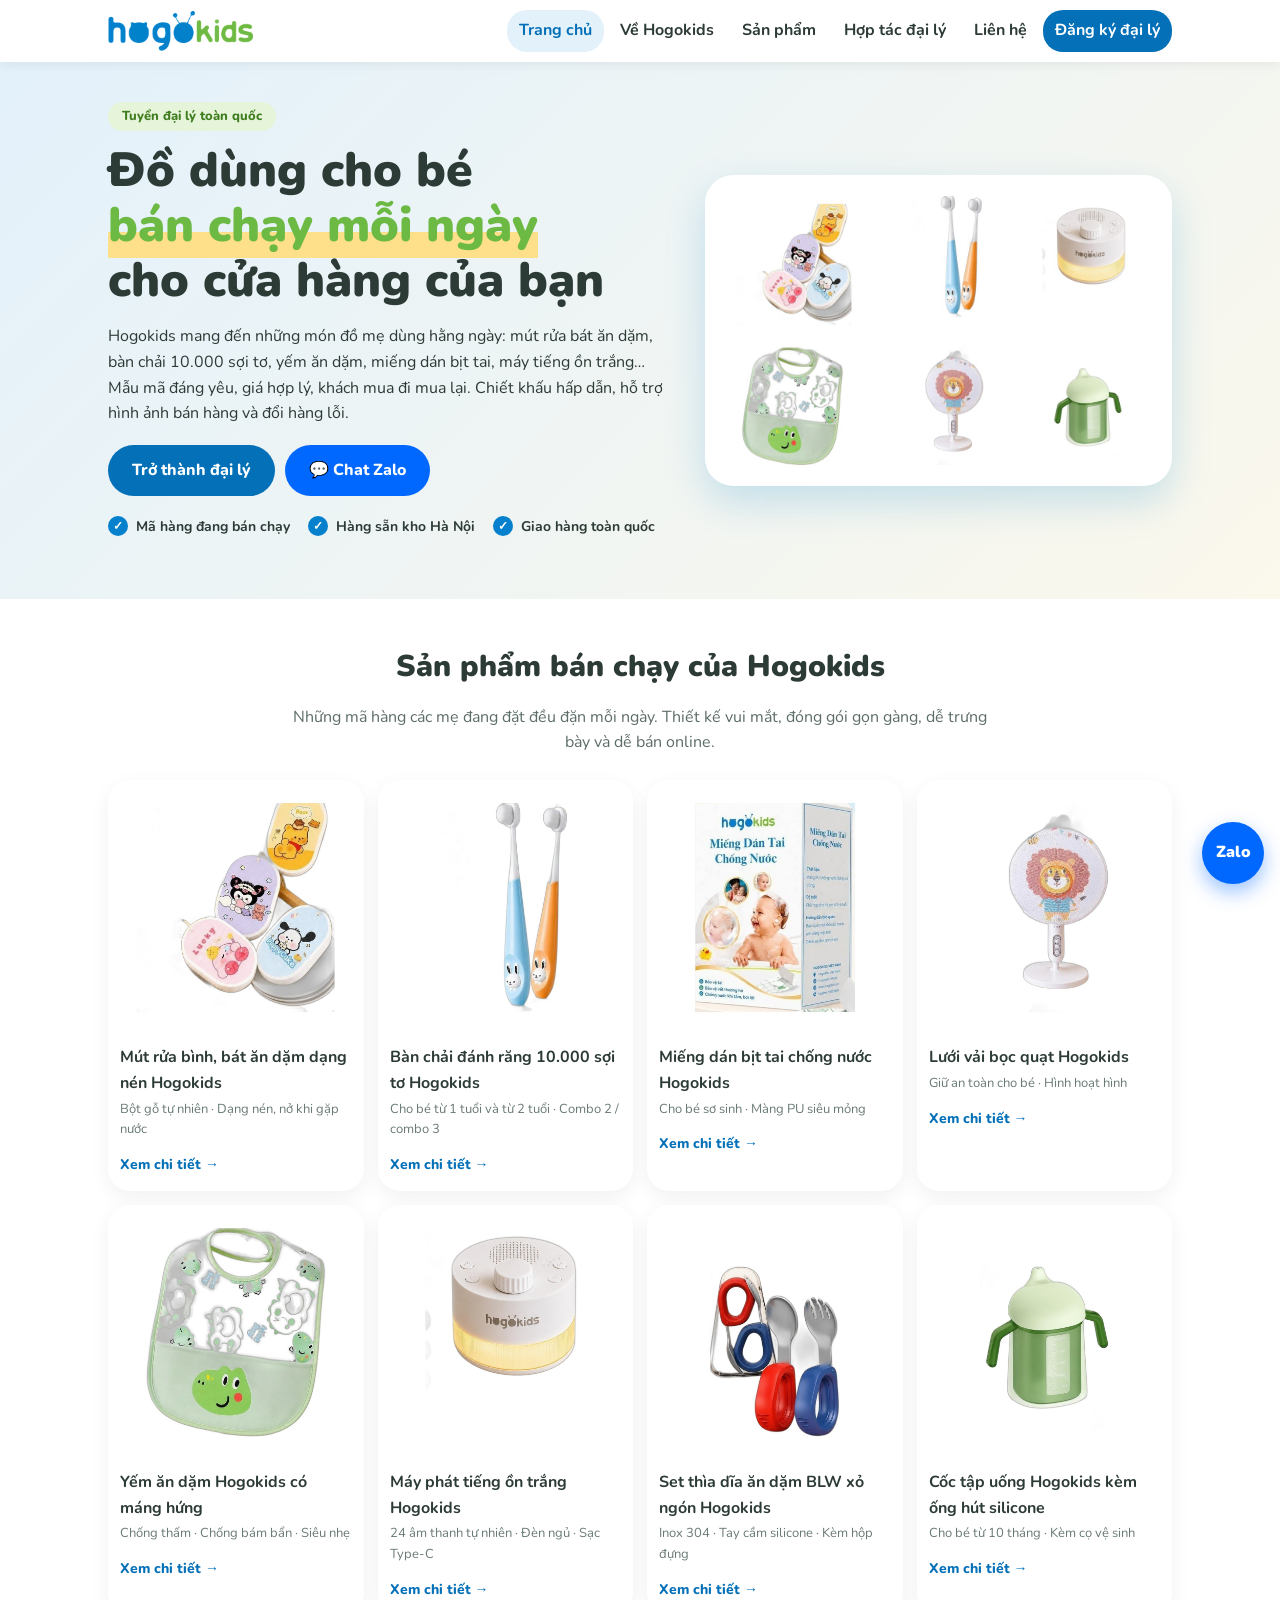
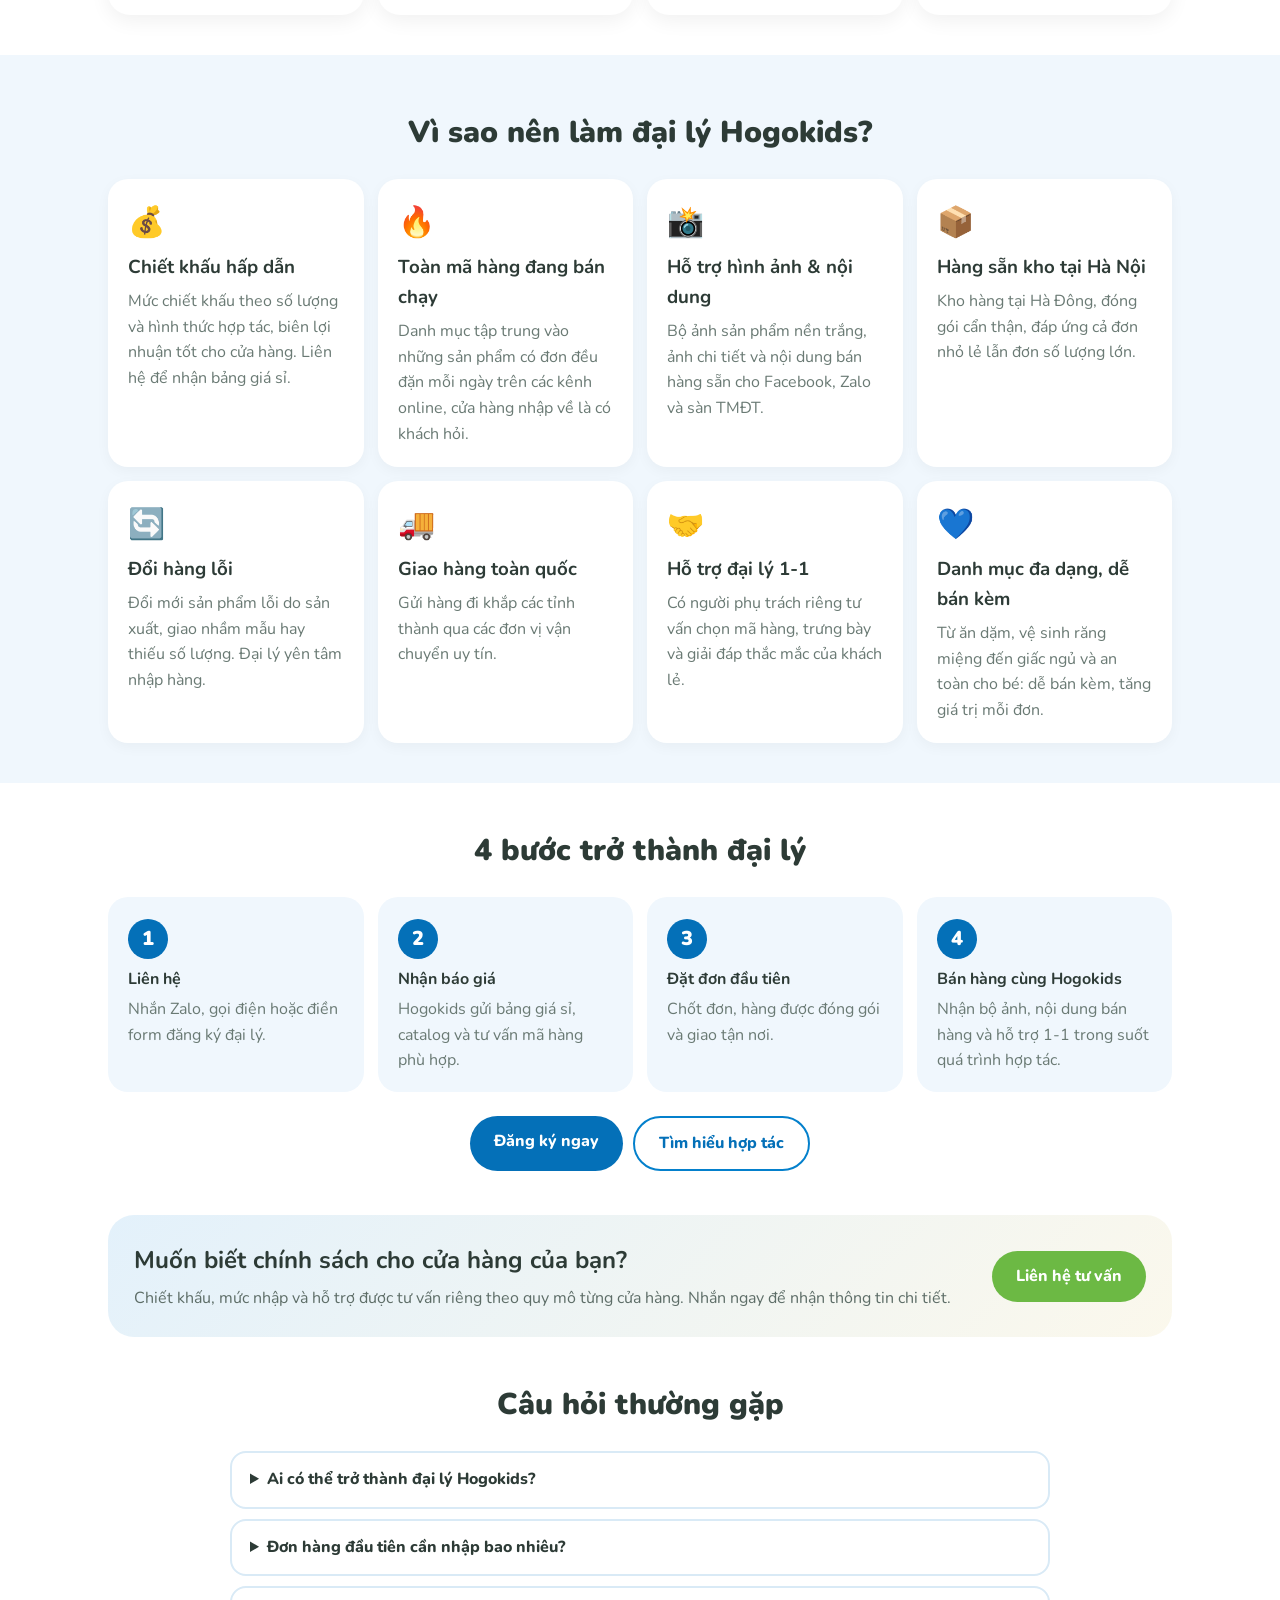
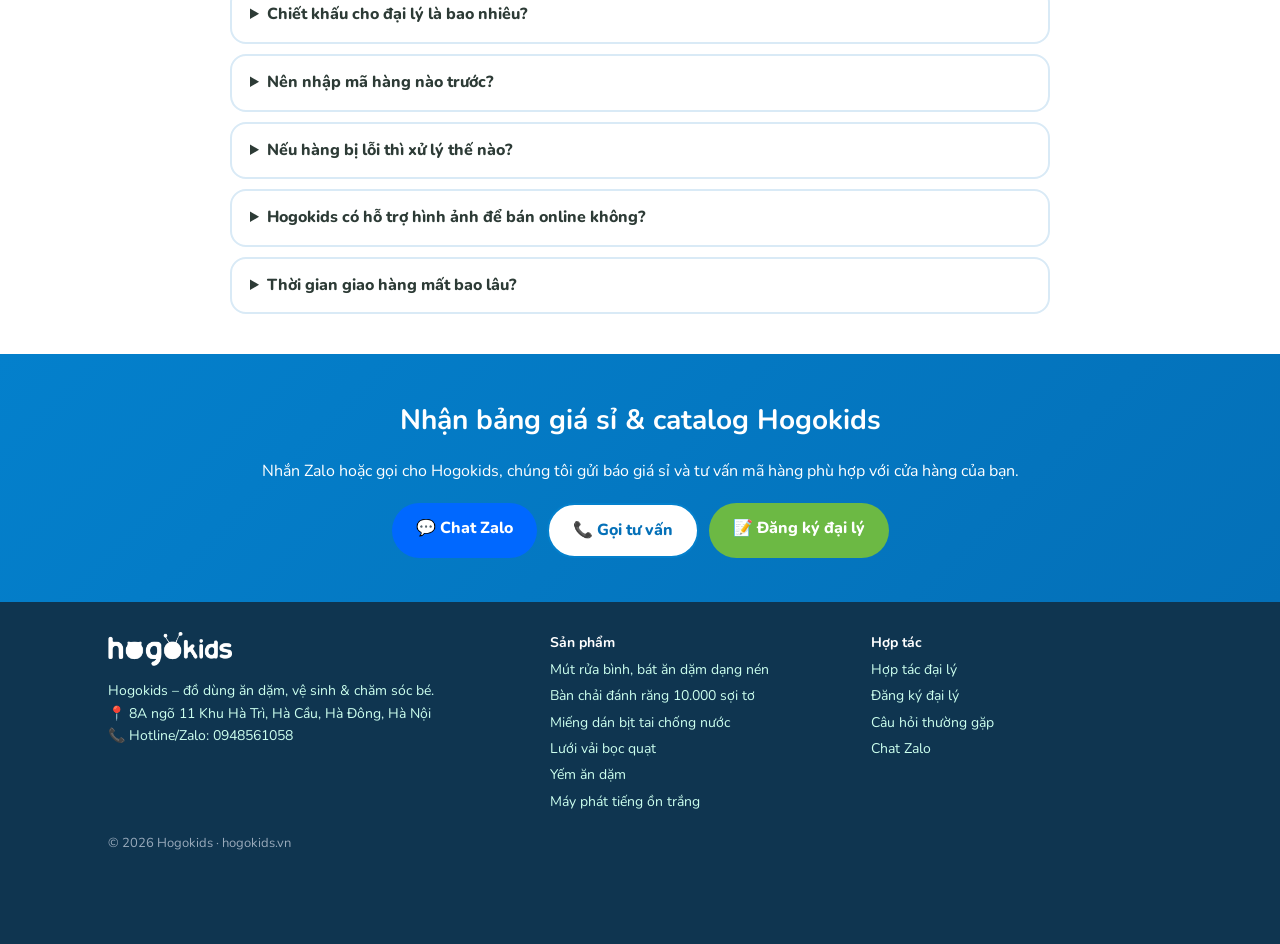
==== index.html @ eae3e047 "Hogokids site" ====
<!doctype html><html lang="vi"><head><meta charset="utf-8"><meta name="viewport" content="width=device-width,initial-scale=1"><link rel="icon" type="image/png" href="img/favicon.png">
<title>Trang chủ | Hogokids – Đồ dùng mẹ & bé</title><meta name="description" content="Hogokids – đồ dùng ăn dặm, vệ sinh và chăm sóc bé. Tuyển đại lý, shop mẹ bé toàn quốc: chiết khấu hấp dẫn, hàng sẵn kho, hỗ trợ hình ảnh bán hàng."><meta property="og:image" content="https://hogokids.vn/img/p_hero.jpg">
<link rel="preconnect" href="https://fonts.googleapis.com"><link href="https://fonts.googleapis.com/css2?family=Nunito:wght@400;600;800;900&display=swap" rel="stylesheet"><link rel="stylesheet" href="style.css"></head><body>
<header><div class="wrap hd"><a class="logo" href="index.html"><img src="img/logo.png" alt="Hogokids" width="146" height="40"></a><button class="mb" onclick="document.body.classList.toggle('open')" aria-label="Menu">☰</button><nav><a href="index.html" class=on>Trang chủ</a><a href="ve-hogokids.html">Về Hogokids</a><a href="san-pham.html">Sản phẩm</a><a href="chinh-sach-dai-ly.html">Hợp tác đại lý</a><a href="lien-he.html">Liên hệ</a><a class="nb" href="dang-ky.html">Đăng ký đại lý</a></nav></div></header>
<main><section class="hero"><div class="wrap hg"><div><span class="tag">Tuyển đại lý toàn quốc</span><h1>Đồ dùng cho bé<br><em>bán chạy mỗi ngày</em><br>cho cửa hàng của bạn</h1><p>Hogokids mang đến những món đồ mẹ dùng hằng ngày: mút rửa bát ăn dặm, bàn chải 10.000 sợi tơ, yếm ăn dặm, miếng dán bịt tai, máy tiếng ồn trắng… Mẫu mã đáng yêu, giá hợp lý, khách mua đi mua lại. Chiết khấu hấp dẫn, hỗ trợ hình ảnh bán hàng và đổi hàng lỗi.</p><div class="btns"><a class="btn" href="dang-ky.html">Trở thành đại lý</a><a class="btn z" href="https://zalo.me/0948561058">💬 Chat Zalo</a></div>
<ul class="chk"><li>Mã hàng đang bán chạy</li><li>Hàng sẵn kho Hà Nội</li><li>Giao hàng toàn quốc</li></ul></div><img class="hi" src="img/p_hero.jpg" alt="Sản phẩm Hogokids" width="1200" height="800"></div></section>
<section class="wrap"><h2 class="t">Sản phẩm bán chạy của Hogokids</h2><p class="lead">Những mã hàng các mẹ đang đặt đều đặn mỗi ngày. Thiết kế vui mắt, đóng gói gọn gàng, dễ trưng bày và dễ bán online.</p><div class="grid"><a class="card" href="san-pham.html#mut-rua"><img src="img/p_mut-rua.jpg" alt="Mút rửa bình, bát ăn dặm dạng nén Hogokids" loading="lazy"><h3>Mút rửa bình, bát ăn dặm dạng nén Hogokids</h3><p>Bột gỗ tự nhiên · Dạng nén, nở khi gặp nước</p><span>Xem chi tiết →</span></a><a class="card" href="san-pham.html#ban-chai"><img src="img/p_ban-chai-1t.jpg" alt="Bàn chải đánh răng 10.000 sợi tơ Hogokids" loading="lazy"><h3>Bàn chải đánh răng 10.000 sợi tơ Hogokids</h3><p>Cho bé từ 1 tuổi và từ 2 tuổi · Combo 2 / combo 3</p><span>Xem chi tiết →</span></a><a class="card" href="san-pham.html#bit-tai"><img src="img/p_bit-tai.jpg" alt="Miếng dán bịt tai chống nước Hogokids" loading="lazy"><h3>Miếng dán bịt tai chống nước Hogokids</h3><p>Cho bé sơ sinh · Màng PU siêu mỏng</p><span>Xem chi tiết →</span></a><a class="card" href="san-pham.html#luoi-quat"><img src="img/p_luoi-quat.jpg" alt="Lưới vải bọc quạt Hogokids" loading="lazy"><h3>Lưới vải bọc quạt Hogokids</h3><p>Giữ an toàn cho bé · Hình hoạt hình</p><span>Xem chi tiết →</span></a><a class="card" href="san-pham.html#yem"><img src="img/p_yem.jpg" alt="Yếm ăn dặm Hogokids có máng hứng" loading="lazy"><h3>Yếm ăn dặm Hogokids có máng hứng</h3><p>Chống thấm · Chống bám bẩn · Siêu nhẹ</p><span>Xem chi tiết →</span></a><a class="card" href="san-pham.html#may-on-trang"><img src="img/p_may-on-trang.jpg" alt="Máy phát tiếng ồn trắng Hogokids" loading="lazy"><h3>Máy phát tiếng ồn trắng Hogokids</h3><p>24 âm thanh tự nhiên · Đèn ngủ · Sạc Type-C</p><span>Xem chi tiết →</span></a><a class="card" href="san-pham.html#blw"><img src="img/p_blw.jpg" alt="Set thìa dĩa ăn dặm BLW xỏ ngón Hogokids" loading="lazy"><h3>Set thìa dĩa ăn dặm BLW xỏ ngón Hogokids</h3><p>Inox 304 · Tay cầm silicone · Kèm hộp đựng</p><span>Xem chi tiết →</span></a><a class="card" href="san-pham.html#coc"><img src="img/p_coc.jpg" alt="Cốc tập uống Hogokids kèm ống hút silicone" loading="lazy"><h3>Cốc tập uống Hogokids kèm ống hút silicone</h3><p>Cho bé từ 10 tháng · Kèm cọ vệ sinh</p><span>Xem chi tiết →</span></a></div></section>
<section class="soft"><div class="wrap"><h2 class="t">Vì sao nên làm đại lý Hogokids?</h2><div class="feat"><div><i>💰</i><h3>Chiết khấu hấp dẫn</h3><p>Mức chiết khấu theo số lượng và hình thức hợp tác, biên lợi nhuận tốt cho cửa hàng. Liên hệ để nhận bảng giá sỉ.</p></div><div><i>🔥</i><h3>Toàn mã hàng đang bán chạy</h3><p>Danh mục tập trung vào những sản phẩm có đơn đều đặn mỗi ngày trên các kênh online, cửa hàng nhập về là có khách hỏi.</p></div><div><i>📸</i><h3>Hỗ trợ hình ảnh & nội dung</h3><p>Bộ ảnh sản phẩm nền trắng, ảnh chi tiết và nội dung bán hàng sẵn cho Facebook, Zalo và sàn TMĐT.</p></div><div><i>📦</i><h3>Hàng sẵn kho tại Hà Nội</h3><p>Kho hàng tại Hà Đông, đóng gói cẩn thận, đáp ứng cả đơn nhỏ lẻ lẫn đơn số lượng lớn.</p></div><div><i>🔄</i><h3>Đổi hàng lỗi</h3><p>Đổi mới sản phẩm lỗi do sản xuất, giao nhầm mẫu hay thiếu số lượng. Đại lý yên tâm nhập hàng.</p></div><div><i>🚚</i><h3>Giao hàng toàn quốc</h3><p>Gửi hàng đi khắp các tỉnh thành qua các đơn vị vận chuyển uy tín.</p></div><div><i>🤝</i><h3>Hỗ trợ đại lý 1-1</h3><p>Có người phụ trách riêng tư vấn chọn mã hàng, trưng bày và giải đáp thắc mắc của khách lẻ.</p></div><div><i>💙</i><h3>Danh mục đa dạng, dễ bán kèm</h3><p>Từ ăn dặm, vệ sinh răng miệng đến giấc ngủ và an toàn cho bé: dễ bán kèm, tăng giá trị mỗi đơn.</p></div></div></div></section>
<section class="wrap"><h2 class="t">4 bước trở thành đại lý</h2><ol class="steps"><li><b>Liên hệ</b><p>Nhắn Zalo, gọi điện hoặc điền form đăng ký đại lý.</p></li><li><b>Nhận báo giá</b><p>Hogokids gửi bảng giá sỉ, catalog và tư vấn mã hàng phù hợp.</p></li><li><b>Đặt đơn đầu tiên</b><p>Chốt đơn, hàng được đóng gói và giao tận nơi.</p></li><li><b>Bán hàng cùng Hogokids</b><p>Nhận bộ ảnh, nội dung bán hàng và hỗ trợ 1-1 trong suốt quá trình hợp tác.</p></li></ol><div class="btns c"><a class="btn" href="dang-ky.html">Đăng ký ngay</a><a class="btn w" href="chinh-sach-dai-ly.html">Tìm hiểu hợp tác</a></div></section>
<section class="wrap"><div class="band"><div><h2>Muốn biết chính sách cho cửa hàng của bạn?</h2><p>Chiết khấu, mức nhập và hỗ trợ được tư vấn riêng theo quy mô từng cửa hàng. Nhắn ngay để nhận thông tin chi tiết.</p></div><a class="btn y" href="https://zalo.me/0948561058">Liên hệ tư vấn</a></div></section>
<section class="wrap"><h2 class="t">Câu hỏi thường gặp</h2><div class="faq" id="faq"><details><summary>Ai có thể trở thành đại lý Hogokids?</summary><p>Cửa hàng mẹ & bé, nhà thuốc, siêu thị mini, người bán online trên Facebook, Zalo, sàn TMĐT… đều có thể hợp tác cùng Hogokids.</p></details><details><summary>Đơn hàng đầu tiên cần nhập bao nhiêu?</summary><p>Hogokids có nhiều mức nhập linh hoạt cho cửa hàng mới bắt đầu và đại lý lớn. Liên hệ Zalo để được tư vấn mức nhập phù hợp.</p></details><details><summary>Chiết khấu cho đại lý là bao nhiêu?</summary><p>Mức chiết khấu phụ thuộc số lượng và hình thức hợp tác. Vui lòng nhắn Zalo hoặc gọi để nhận bảng giá sỉ mới nhất.</p></details><details><summary>Nên nhập mã hàng nào trước?</summary><p>Hogokids sẽ gợi ý các mã đang bán chạy nhất, phù hợp với tệp khách của cửa hàng, để bạn bắt đầu với số vốn hợp lý.</p></details><details><summary>Nếu hàng bị lỗi thì xử lý thế nào?</summary><p>Sản phẩm lỗi do sản xuất, giao nhầm mẫu hoặc thiếu số lượng sẽ được đổi mới. Đại lý chỉ cần chụp ảnh và báo qua Zalo.</p></details><details><summary>Hogokids có hỗ trợ hình ảnh để bán online không?</summary><p>Có. Đại lý được cung cấp bộ ảnh sản phẩm nền trắng, ảnh chi tiết và nội dung mô tả để đăng bán ngay.</p></details><details><summary>Thời gian giao hàng mất bao lâu?</summary><p>Hogokids giao hàng toàn quốc. Thời gian tùy khu vực và đơn vị vận chuyển, thường từ 1–5 ngày.</p></details></div></section></main>
<section class="cta"><div class="wrap"><h2>Nhận bảng giá sỉ & catalog Hogokids</h2><p>Nhắn Zalo hoặc gọi cho Hogokids, chúng tôi gửi báo giá sỉ và tư vấn mã hàng phù hợp với cửa hàng của bạn.</p><div class="btns"><a class="btn z" href="https://zalo.me/0948561058">💬 Chat Zalo</a><a class="btn w" href="tel:0948561058">📞 Gọi tư vấn</a><a class="btn y" href="dang-ky.html">📝 Đăng ký đại lý</a></div></div></section>
<footer><div class="wrap fg"><div><b class="logo"><img src="img/logo_white.png" alt="Hogokids" width="146" height="40"></b><p>Hogokids – đồ dùng ăn dặm, vệ sinh & chăm sóc bé.<br>📍 8A ngõ 11 Khu Hà Trì, Hà Cầu, Hà Đông, Hà Nội<br>📞 Hotline/Zalo: <a href="tel:0948561058" style="display:inline">0948561058</a></p></div><div><b>Sản phẩm</b><a href="san-pham.html#mut-rua">Mút rửa bình, bát ăn dặm dạng nén</a><a href="san-pham.html#ban-chai">Bàn chải đánh răng 10.000 sợi tơ</a><a href="san-pham.html#bit-tai">Miếng dán bịt tai chống nước</a><a href="san-pham.html#luoi-quat">Lưới vải bọc quạt</a><a href="san-pham.html#yem">Yếm ăn dặm</a><a href="san-pham.html#may-on-trang">Máy phát tiếng ồn trắng</a></div><div><b>Hợp tác</b><a href="chinh-sach-dai-ly.html">Hợp tác đại lý</a><a href="dang-ky.html">Đăng ký đại lý</a><a href="index.html#faq">Câu hỏi thường gặp</a><a href="https://zalo.me/0948561058">Chat Zalo</a></div></div><p class="wrap s">© 2026 Hogokids · hogokids.vn</p></footer><a class="fz" href="https://zalo.me/0948561058" aria-label="Chat Zalo">Zalo</a></body></html>
---- style.css ----
/* Màu thương hiệu: xanh dương #0480cc + xanh lá #6cb944 lấy từ logo Hogokids. Đổi 1 dòng này để đổi màu toàn site. */
:root{--brand:#0480cc;--m:var(--brand);--md:#0470b8;--y:#ffe08a;--bg:#f0f7fd;--g:#6cb944;--ink:#2d3b36}
*{box-sizing:border-box}body{margin:0;font-family:Nunito,sans-serif;color:var(--ink);background:#fff;line-height:1.6}
img{max-width:100%;height:auto;display:block}a{color:var(--md)}.wrap{max-width:1100px;margin:auto;padding:0 18px}
header{position:sticky;top:0;background:#fffe;backdrop-filter:blur(8px);z-index:9;box-shadow:0 2px 12px #0001}
.hd{display:flex;align-items:center;justify-content:space-between;height:62px}.logo{font-weight:900;font-size:30px;color:var(--md);text-decoration:none;letter-spacing:-1px}.logo span{color:var(--y)}
nav{display:flex;gap:4px}nav a{text-decoration:none;color:var(--ink);font-weight:700;padding:8px 12px;border-radius:20px}nav a.on,nav a:hover{background:#e3f1fb;color:var(--md)}
.mb{display:none;border:0;background:#e3f1fb;font-size:22px;border-radius:12px;padding:4px 12px;color:var(--md)}
@media(max-width:760px){.mb{display:block}nav{display:none;position:absolute;top:62px;left:0;right:0;background:#fff;flex-direction:column;padding:10px 18px;box-shadow:0 8px 16px #0001}.open nav{display:flex}}
.hero{background:linear-gradient(135deg,#e3f1fb,#fbf8ec);padding:40px 0}.hg{display:grid;gap:26px;align-items:center}@media(min-width:800px){.hg{grid-template-columns:1.1fr .9fr}}
h1{font-size:clamp(30px,6vw,48px);line-height:1.15;margin:12px 0;font-weight:900}h1 em{font-style:normal;color:var(--md);background:linear-gradient(transparent 60%,var(--y) 60%)}
.hi{border-radius:28px;box-shadow:0 16px 40px #0480cc33}.tag{display:inline-block;background:var(--y);padding:4px 14px;border-radius:20px;font-weight:800;font-size:13px}
.btns{display:flex;gap:10px;flex-wrap:wrap;margin-top:18px}.btn{display:inline-block;background:var(--md);color:#fff;text-decoration:none;font-weight:800;padding:13px 24px;border-radius:30px;border:0;font-size:16px;cursor:pointer;font-family:inherit}.btn.w{background:#fff;color:var(--md);border:2px solid var(--m)}.btn.z{background:#0068ff}
.t{text-align:center;font-size:30px;font-weight:900;margin:44px 0 22px}.grid{display:grid;grid-template-columns:repeat(2,1fr);gap:14px}@media(min-width:800px){.grid{grid-template-columns:repeat(4,1fr)}}
.card{background:#fff;border-radius:22px;overflow:hidden;box-shadow:0 6px 20px #0000000f;text-decoration:none;color:var(--ink);transition:.2s}.card:hover{transform:translateY(-4px)}.card h3{margin:10px 12px 0;font-size:16px}.card p{margin:2px 12px 14px;font-size:13px;color:#6a7a74}
.soft{background:var(--bg);padding:10px 0 40px;margin-top:40px}.feat{display:grid;grid-template-columns:1fr;gap:14px}@media(min-width:560px){.feat{grid-template-columns:repeat(2,1fr)}}@media(min-width:900px){.feat{grid-template-columns:repeat(4,1fr)}}.feat div{background:#fff;border-radius:20px;padding:20px;box-shadow:0 4px 14px #0000000a}.feat i{font-style:normal;font-size:30px}.feat h3{margin:6px 0}.feat p{margin:0;color:#6a7a74}
.pg{padding:36px 18px 50px}.narrow{max-width:640px}.note{background:#fbf8ec;padding:12px 16px;border-radius:14px}
.pd{display:grid;gap:20px;margin:34px 0;padding:20px;border-radius:26px;background:var(--bg);scroll-margin-top:80px}@media(min-width:800px){.pd{grid-template-columns:1fr 1fr}}
.gal{display:grid;grid-template-columns:1fr 1fr;gap:8px}.gal img{border-radius:14px}.gal img:first-child{grid-column:span 2}.pd h2{margin:0;font-size:26px}.sub{color:var(--md);font-weight:800;margin:4px 0}.pd li{margin:4px 0}
.fm{display:grid;gap:12px;background:var(--bg);padding:22px;border-radius:24px}.fm label{font-weight:700;display:grid;gap:4px}.fm input,.fm select,.fm textarea{font:inherit;padding:12px 14px;border:2px solid #cfe5f5;border-radius:14px;background:#fff}.fm input:focus{outline:0;border-color:var(--m)}.s{font-size:13px;color:#7a8a84}
.cl{display:grid;gap:12px}.cl a{display:grid;grid-template-columns:44px 1fr;align-items:center;background:var(--bg);padding:16px;border-radius:18px;text-decoration:none;color:var(--ink);font-size:24px}.cl b{font-size:16px}.cl span{grid-column:2;font-size:15px;color:#6a7a74}
.cta{background:linear-gradient(135deg,var(--m),var(--md));color:#fff;text-align:center;padding:44px 0}.cta h2{font-size:28px;margin:0}.cta .btns{justify-content:center}
footer{background:#0f3550;color:#cfe;padding:30px 0 90px;font-size:14px}
.fz{position:fixed;right:16px;bottom:16px;width:62px;height:62px;border-radius:50%;background:#0068ff;color:#fff;font-weight:900;display:grid;place-items:center;text-decoration:none;box-shadow:0 8px 20px #0068ff66;z-index:10;animation:p 2s infinite}@keyframes p{50%{box-shadow:0 0 0 12px #0068ff22}}

.logo img{display:block;height:40px;width:auto}footer .logo img{height:34px;margin-bottom:8px}

.lead{text-align:center;max-width:720px;margin:-8px auto 24px;color:#5d6d67}.lead.l{text-align:left;margin:0 0 20px;max-width:none;font-size:18px}
.card img{aspect-ratio:1;object-fit:contain;background:#fff}.card span{display:block;margin:0 12px 14px;font-weight:800;color:var(--md);font-size:14px}
.hi{background:#fff}.chk{list-style:none;padding:0;margin:14px 0}.chk li{padding-left:28px;position:relative;margin:6px 0}.chk li:before{content:"✓";position:absolute;left:0;top:0;width:20px;height:20px;border-radius:50%;background:var(--m);color:#fff;font-size:12px;display:grid;place-items:center;font-weight:900}
.hero .chk{display:flex;flex-wrap:wrap;gap:4px 18px;font-weight:700;font-size:14px}
.steps{list-style:none;padding:0;display:grid;grid-template-columns:repeat(auto-fit,minmax(220px,1fr));gap:14px;counter-reset:s}.steps li{counter-increment:s;background:var(--bg);border-radius:20px;padding:22px 20px 18px}.steps li:before{content:counter(s);display:grid;place-items:center;width:40px;height:40px;border-radius:50%;background:var(--md);color:#fff;font-weight:900;font-size:20px;margin-bottom:8px}.steps p{margin:4px 0 0;color:#6a7a74}
.btns.c{justify-content:center;margin:24px 0}.btn.y{background:var(--y);color:var(--ink)}
.band{margin:44px 0 0;background:linear-gradient(135deg,#e3f1fb,#fbf8ec);border-radius:26px;padding:26px;display:flex;gap:18px;align-items:center;justify-content:space-between;flex-wrap:wrap}.band h2{margin:0 0 6px}.band p{margin:0;color:#5d6d67}
.faq{max-width:820px;margin:0 auto 40px}.faq details{background:#fff;border:2px solid #d9eaf6;border-radius:16px;margin:10px 0;padding:14px 18px}.faq summary{font-weight:800;cursor:pointer}.faq p{margin:8px 0 0;color:#5d6d67}
.pd{background:#fff;border:2px solid #d9eaf6}.gal{grid-template-columns:1fr 1fr;align-content:start}.gal img{border-radius:16px;border:1px solid #eee;aspect-ratio:1;object-fit:contain;background:#fff}.gal img:first-child{grid-column:span 2}.pd h3{margin:16px 0 4px}
.spec{width:100%;border-collapse:collapse;margin:12px 0}.spec th,.spec td{text-align:left;padding:8px 10px;border-bottom:1px solid #d9eaf6;vertical-align:top}.spec th{width:110px;color:var(--md)}
.pnav{display:flex;flex-wrap:wrap;gap:8px}.pnav a{background:#e3f1fb;padding:8px 14px;border-radius:20px;text-decoration:none;font-weight:700}
.two{display:grid;gap:24px;align-items:center}@media(min-width:800px){.two{grid-template-columns:1.2fr 1fr}}.rimg{border-radius:24px;box-shadow:0 12px 30px #0001}
nav a.nb{background:var(--md);color:#fff}nav a.nb:hover{background:var(--m);color:#fff}
.fg{display:grid;gap:20px}@media(min-width:760px){.fg{grid-template-columns:1.4fr 1fr 1fr}}.fg a{display:block;color:#cfe;text-decoration:none;margin:4px 0}.fg b{color:#fff}footer .s{color:#9ab;padding-top:16px}

h1 em{color:var(--g)}.tag{background:#e6f4da;color:#3f7d1f}.btn.y{background:var(--g);color:#fff}
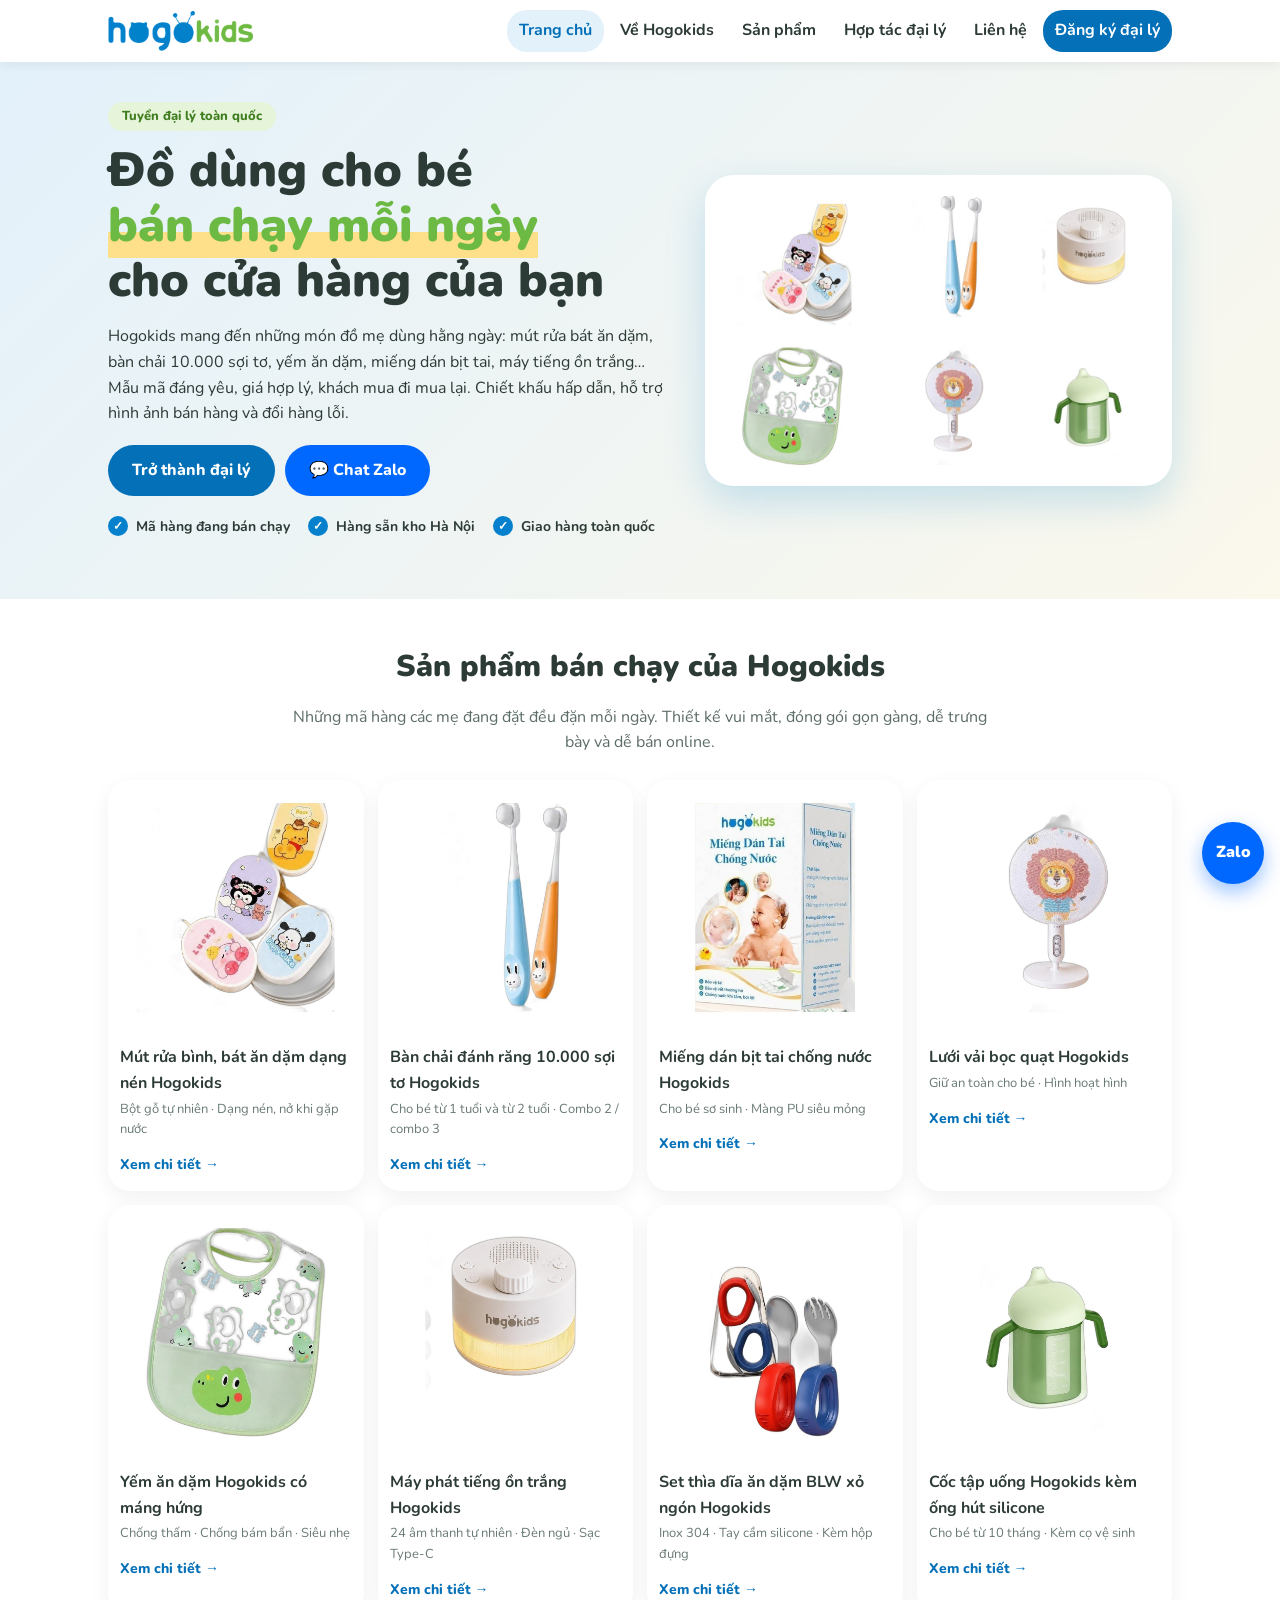
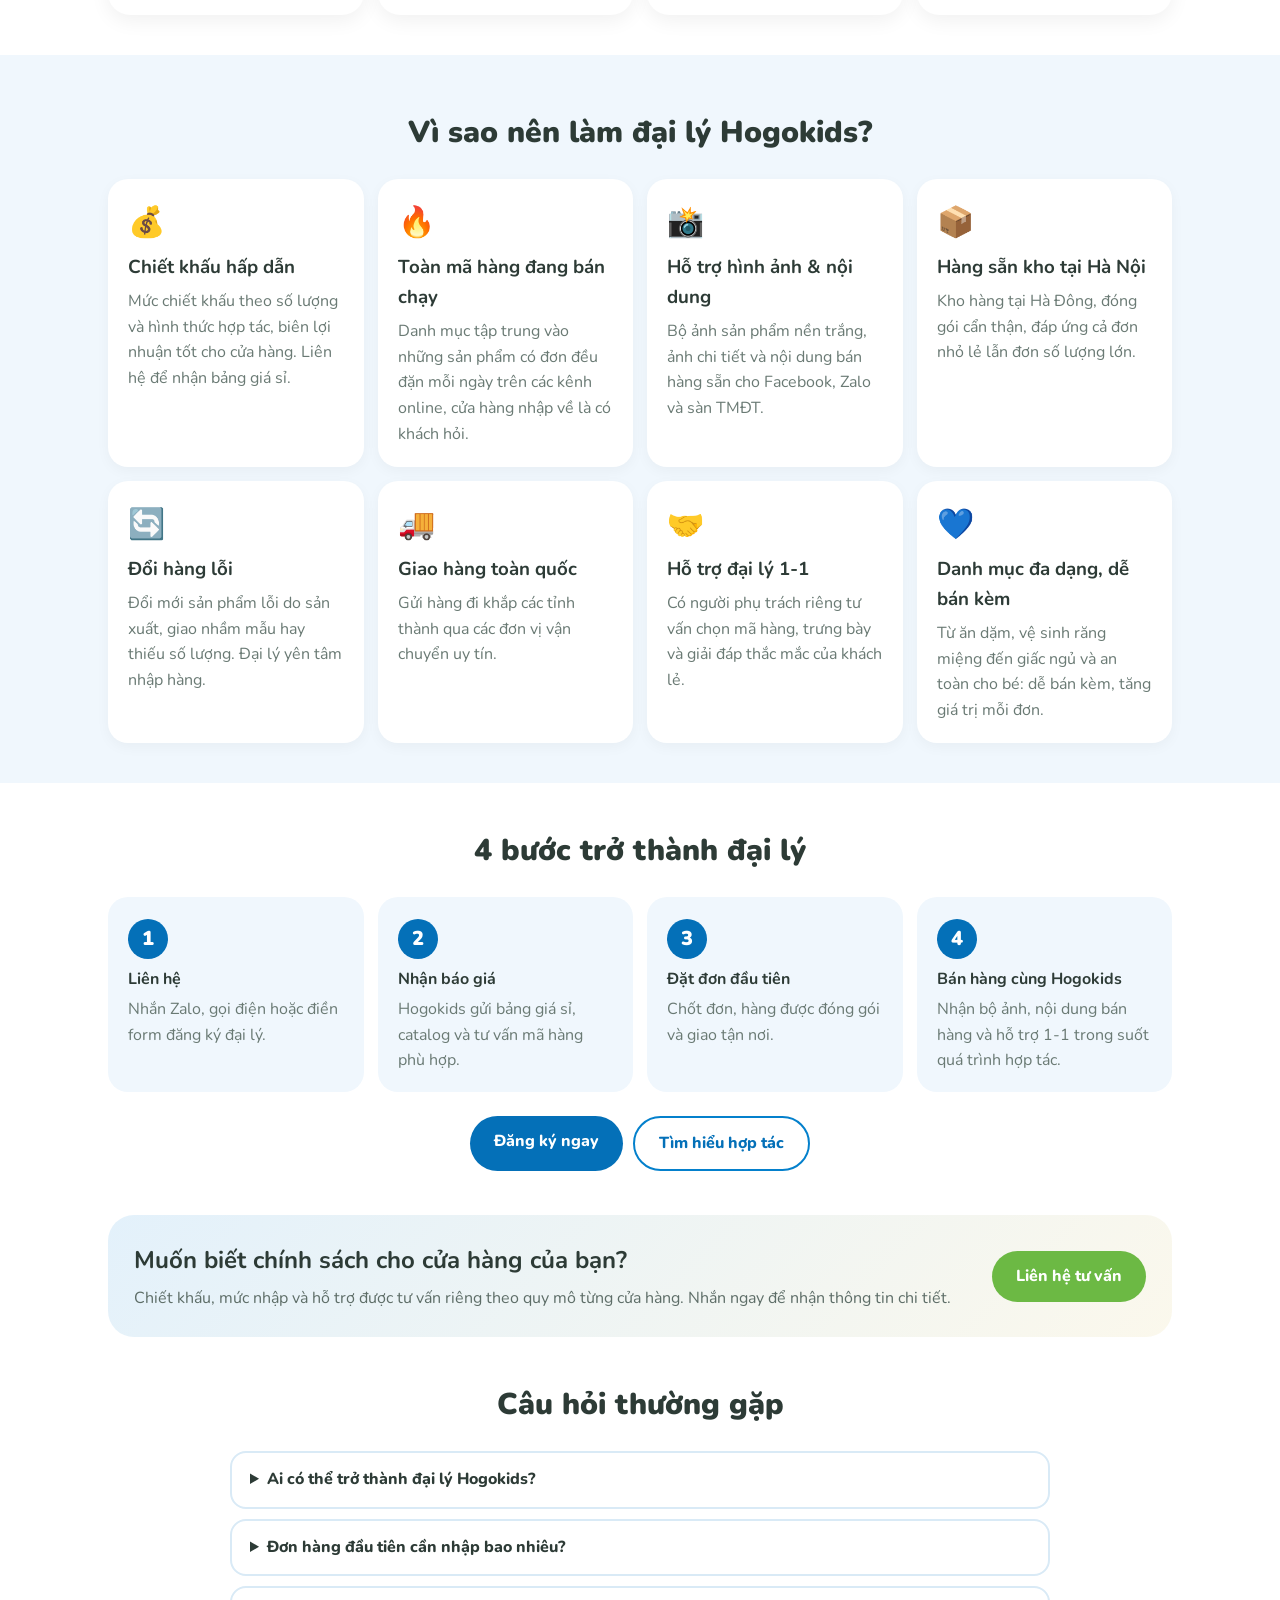
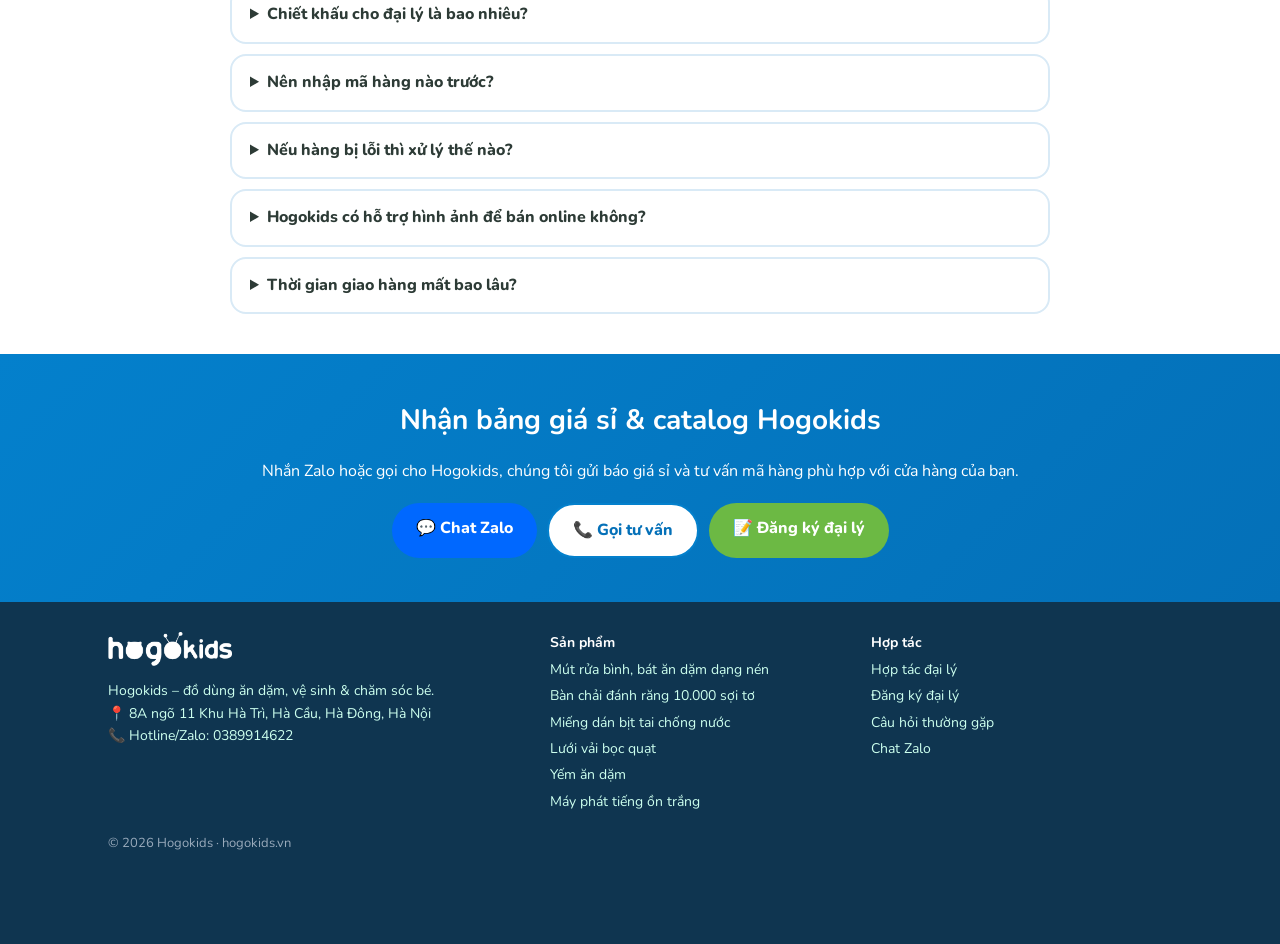
==== commit 34ddc627: "Brand-tagged form update" ====
--- a/index.html
+++ b/index.html
@@ -2,12 +2,12 @@
 <title>Trang chủ | Hogokids – Đồ dùng mẹ & bé</title><meta name="description" content="Hogokids – đồ dùng ăn dặm, vệ sinh và chăm sóc bé. Tuyển đại lý, shop mẹ bé toàn quốc: chiết khấu hấp dẫn, hàng sẵn kho, hỗ trợ hình ảnh bán hàng."><meta property="og:image" content="https://hogokids.vn/img/p_hero.jpg">
 <link rel="preconnect" href="https://fonts.googleapis.com"><link href="https://fonts.googleapis.com/css2?family=Nunito:wght@400;600;800;900&display=swap" rel="stylesheet"><link rel="stylesheet" href="style.css"></head><body>
 <header><div class="wrap hd"><a class="logo" href="index.html"><img src="img/logo.png" alt="Hogokids" width="146" height="40"></a><button class="mb" onclick="document.body.classList.toggle('open')" aria-label="Menu">☰</button><nav><a href="index.html" class=on>Trang chủ</a><a href="ve-hogokids.html">Về Hogokids</a><a href="san-pham.html">Sản phẩm</a><a href="chinh-sach-dai-ly.html">Hợp tác đại lý</a><a href="lien-he.html">Liên hệ</a><a class="nb" href="dang-ky.html">Đăng ký đại lý</a></nav></div></header>
-<main><section class="hero"><div class="wrap hg"><div><span class="tag">Tuyển đại lý toàn quốc</span><h1>Đồ dùng cho bé<br><em>bán chạy mỗi ngày</em><br>cho cửa hàng của bạn</h1><p>Hogokids mang đến những món đồ mẹ dùng hằng ngày: mút rửa bát ăn dặm, bàn chải 10.000 sợi tơ, yếm ăn dặm, miếng dán bịt tai, máy tiếng ồn trắng… Mẫu mã đáng yêu, giá hợp lý, khách mua đi mua lại. Chiết khấu hấp dẫn, hỗ trợ hình ảnh bán hàng và đổi hàng lỗi.</p><div class="btns"><a class="btn" href="dang-ky.html">Trở thành đại lý</a><a class="btn z" href="https://zalo.me/0948561058">💬 Chat Zalo</a></div>
+<main><section class="hero"><div class="wrap hg"><div><span class="tag">Tuyển đại lý toàn quốc</span><h1>Đồ dùng cho bé<br><em>bán chạy mỗi ngày</em><br>cho cửa hàng của bạn</h1><p>Hogokids mang đến những món đồ mẹ dùng hằng ngày: mút rửa bát ăn dặm, bàn chải 10.000 sợi tơ, yếm ăn dặm, miếng dán bịt tai, máy tiếng ồn trắng… Mẫu mã đáng yêu, giá hợp lý, khách mua đi mua lại. Chiết khấu hấp dẫn, hỗ trợ hình ảnh bán hàng và đổi hàng lỗi.</p><div class="btns"><a class="btn" href="dang-ky.html">Trở thành đại lý</a><a class="btn z" href="https://zalo.me/0389914622">💬 Chat Zalo</a></div>
 <ul class="chk"><li>Mã hàng đang bán chạy</li><li>Hàng sẵn kho Hà Nội</li><li>Giao hàng toàn quốc</li></ul></div><img class="hi" src="img/p_hero.jpg" alt="Sản phẩm Hogokids" width="1200" height="800"></div></section>
 <section class="wrap"><h2 class="t">Sản phẩm bán chạy của Hogokids</h2><p class="lead">Những mã hàng các mẹ đang đặt đều đặn mỗi ngày. Thiết kế vui mắt, đóng gói gọn gàng, dễ trưng bày và dễ bán online.</p><div class="grid"><a class="card" href="san-pham.html#mut-rua"><img src="img/p_mut-rua.jpg" alt="Mút rửa bình, bát ăn dặm dạng nén Hogokids" loading="lazy"><h3>Mút rửa bình, bát ăn dặm dạng nén Hogokids</h3><p>Bột gỗ tự nhiên · Dạng nén, nở khi gặp nước</p><span>Xem chi tiết →</span></a><a class="card" href="san-pham.html#ban-chai"><img src="img/p_ban-chai-1t.jpg" alt="Bàn chải đánh răng 10.000 sợi tơ Hogokids" loading="lazy"><h3>Bàn chải đánh răng 10.000 sợi tơ Hogokids</h3><p>Cho bé từ 1 tuổi và từ 2 tuổi · Combo 2 / combo 3</p><span>Xem chi tiết →</span></a><a class="card" href="san-pham.html#bit-tai"><img src="img/p_bit-tai.jpg" alt="Miếng dán bịt tai chống nước Hogokids" loading="lazy"><h3>Miếng dán bịt tai chống nước Hogokids</h3><p>Cho bé sơ sinh · Màng PU siêu mỏng</p><span>Xem chi tiết →</span></a><a class="card" href="san-pham.html#luoi-quat"><img src="img/p_luoi-quat.jpg" alt="Lưới vải bọc quạt Hogokids" loading="lazy"><h3>Lưới vải bọc quạt Hogokids</h3><p>Giữ an toàn cho bé · Hình hoạt hình</p><span>Xem chi tiết →</span></a><a class="card" href="san-pham.html#yem"><img src="img/p_yem.jpg" alt="Yếm ăn dặm Hogokids có máng hứng" loading="lazy"><h3>Yếm ăn dặm Hogokids có máng hứng</h3><p>Chống thấm · Chống bám bẩn · Siêu nhẹ</p><span>Xem chi tiết →</span></a><a class="card" href="san-pham.html#may-on-trang"><img src="img/p_may-on-trang.jpg" alt="Máy phát tiếng ồn trắng Hogokids" loading="lazy"><h3>Máy phát tiếng ồn trắng Hogokids</h3><p>24 âm thanh tự nhiên · Đèn ngủ · Sạc Type-C</p><span>Xem chi tiết →</span></a><a class="card" href="san-pham.html#blw"><img src="img/p_blw.jpg" alt="Set thìa dĩa ăn dặm BLW xỏ ngón Hogokids" loading="lazy"><h3>Set thìa dĩa ăn dặm BLW xỏ ngón Hogokids</h3><p>Inox 304 · Tay cầm silicone · Kèm hộp đựng</p><span>Xem chi tiết →</span></a><a class="card" href="san-pham.html#coc"><img src="img/p_coc.jpg" alt="Cốc tập uống Hogokids kèm ống hút silicone" loading="lazy"><h3>Cốc tập uống Hogokids kèm ống hút silicone</h3><p>Cho bé từ 10 tháng · Kèm cọ vệ sinh</p><span>Xem chi tiết →</span></a></div></section>
 <section class="soft"><div class="wrap"><h2 class="t">Vì sao nên làm đại lý Hogokids?</h2><div class="feat"><div><i>💰</i><h3>Chiết khấu hấp dẫn</h3><p>Mức chiết khấu theo số lượng và hình thức hợp tác, biên lợi nhuận tốt cho cửa hàng. Liên hệ để nhận bảng giá sỉ.</p></div><div><i>🔥</i><h3>Toàn mã hàng đang bán chạy</h3><p>Danh mục tập trung vào những sản phẩm có đơn đều đặn mỗi ngày trên các kênh online, cửa hàng nhập về là có khách hỏi.</p></div><div><i>📸</i><h3>Hỗ trợ hình ảnh & nội dung</h3><p>Bộ ảnh sản phẩm nền trắng, ảnh chi tiết và nội dung bán hàng sẵn cho Facebook, Zalo và sàn TMĐT.</p></div><div><i>📦</i><h3>Hàng sẵn kho tại Hà Nội</h3><p>Kho hàng tại Hà Đông, đóng gói cẩn thận, đáp ứng cả đơn nhỏ lẻ lẫn đơn số lượng lớn.</p></div><div><i>🔄</i><h3>Đổi hàng lỗi</h3><p>Đổi mới sản phẩm lỗi do sản xuất, giao nhầm mẫu hay thiếu số lượng. Đại lý yên tâm nhập hàng.</p></div><div><i>🚚</i><h3>Giao hàng toàn quốc</h3><p>Gửi hàng đi khắp các tỉnh thành qua các đơn vị vận chuyển uy tín.</p></div><div><i>🤝</i><h3>Hỗ trợ đại lý 1-1</h3><p>Có người phụ trách riêng tư vấn chọn mã hàng, trưng bày và giải đáp thắc mắc của khách lẻ.</p></div><div><i>💙</i><h3>Danh mục đa dạng, dễ bán kèm</h3><p>Từ ăn dặm, vệ sinh răng miệng đến giấc ngủ và an toàn cho bé: dễ bán kèm, tăng giá trị mỗi đơn.</p></div></div></div></section>
 <section class="wrap"><h2 class="t">4 bước trở thành đại lý</h2><ol class="steps"><li><b>Liên hệ</b><p>Nhắn Zalo, gọi điện hoặc điền form đăng ký đại lý.</p></li><li><b>Nhận báo giá</b><p>Hogokids gửi bảng giá sỉ, catalog và tư vấn mã hàng phù hợp.</p></li><li><b>Đặt đơn đầu tiên</b><p>Chốt đơn, hàng được đóng gói và giao tận nơi.</p></li><li><b>Bán hàng cùng Hogokids</b><p>Nhận bộ ảnh, nội dung bán hàng và hỗ trợ 1-1 trong suốt quá trình hợp tác.</p></li></ol><div class="btns c"><a class="btn" href="dang-ky.html">Đăng ký ngay</a><a class="btn w" href="chinh-sach-dai-ly.html">Tìm hiểu hợp tác</a></div></section>
-<section class="wrap"><div class="band"><div><h2>Muốn biết chính sách cho cửa hàng của bạn?</h2><p>Chiết khấu, mức nhập và hỗ trợ được tư vấn riêng theo quy mô từng cửa hàng. Nhắn ngay để nhận thông tin chi tiết.</p></div><a class="btn y" href="https://zalo.me/0948561058">Liên hệ tư vấn</a></div></section>
+<section class="wrap"><div class="band"><div><h2>Muốn biết chính sách cho cửa hàng của bạn?</h2><p>Chiết khấu, mức nhập và hỗ trợ được tư vấn riêng theo quy mô từng cửa hàng. Nhắn ngay để nhận thông tin chi tiết.</p></div><a class="btn y" href="https://zalo.me/0389914622">Liên hệ tư vấn</a></div></section>
 <section class="wrap"><h2 class="t">Câu hỏi thường gặp</h2><div class="faq" id="faq"><details><summary>Ai có thể trở thành đại lý Hogokids?</summary><p>Cửa hàng mẹ & bé, nhà thuốc, siêu thị mini, người bán online trên Facebook, Zalo, sàn TMĐT… đều có thể hợp tác cùng Hogokids.</p></details><details><summary>Đơn hàng đầu tiên cần nhập bao nhiêu?</summary><p>Hogokids có nhiều mức nhập linh hoạt cho cửa hàng mới bắt đầu và đại lý lớn. Liên hệ Zalo để được tư vấn mức nhập phù hợp.</p></details><details><summary>Chiết khấu cho đại lý là bao nhiêu?</summary><p>Mức chiết khấu phụ thuộc số lượng và hình thức hợp tác. Vui lòng nhắn Zalo hoặc gọi để nhận bảng giá sỉ mới nhất.</p></details><details><summary>Nên nhập mã hàng nào trước?</summary><p>Hogokids sẽ gợi ý các mã đang bán chạy nhất, phù hợp với tệp khách của cửa hàng, để bạn bắt đầu với số vốn hợp lý.</p></details><details><summary>Nếu hàng bị lỗi thì xử lý thế nào?</summary><p>Sản phẩm lỗi do sản xuất, giao nhầm mẫu hoặc thiếu số lượng sẽ được đổi mới. Đại lý chỉ cần chụp ảnh và báo qua Zalo.</p></details><details><summary>Hogokids có hỗ trợ hình ảnh để bán online không?</summary><p>Có. Đại lý được cung cấp bộ ảnh sản phẩm nền trắng, ảnh chi tiết và nội dung mô tả để đăng bán ngay.</p></details><details><summary>Thời gian giao hàng mất bao lâu?</summary><p>Hogokids giao hàng toàn quốc. Thời gian tùy khu vực và đơn vị vận chuyển, thường từ 1–5 ngày.</p></details></div></section></main>
-<section class="cta"><div class="wrap"><h2>Nhận bảng giá sỉ & catalog Hogokids</h2><p>Nhắn Zalo hoặc gọi cho Hogokids, chúng tôi gửi báo giá sỉ và tư vấn mã hàng phù hợp với cửa hàng của bạn.</p><div class="btns"><a class="btn z" href="https://zalo.me/0948561058">💬 Chat Zalo</a><a class="btn w" href="tel:0948561058">📞 Gọi tư vấn</a><a class="btn y" href="dang-ky.html">📝 Đăng ký đại lý</a></div></div></section>
-<footer><div class="wrap fg"><div><b class="logo"><img src="img/logo_white.png" alt="Hogokids" width="146" height="40"></b><p>Hogokids – đồ dùng ăn dặm, vệ sinh & chăm sóc bé.<br>📍 8A ngõ 11 Khu Hà Trì, Hà Cầu, Hà Đông, Hà Nội<br>📞 Hotline/Zalo: <a href="tel:0948561058" style="display:inline">0948561058</a></p></div><div><b>Sản phẩm</b><a href="san-pham.html#mut-rua">Mút rửa bình, bát ăn dặm dạng nén</a><a href="san-pham.html#ban-chai">Bàn chải đánh răng 10.000 sợi tơ</a><a href="san-pham.html#bit-tai">Miếng dán bịt tai chống nước</a><a href="san-pham.html#luoi-quat">Lưới vải bọc quạt</a><a href="san-pham.html#yem">Yếm ăn dặm</a><a href="san-pham.html#may-on-trang">Máy phát tiếng ồn trắng</a></div><div><b>Hợp tác</b><a href="chinh-sach-dai-ly.html">Hợp tác đại lý</a><a href="dang-ky.html">Đăng ký đại lý</a><a href="index.html#faq">Câu hỏi thường gặp</a><a href="https://zalo.me/0948561058">Chat Zalo</a></div></div><p class="wrap s">© 2026 Hogokids · hogokids.vn</p></footer><a class="fz" href="https://zalo.me/0948561058" aria-label="Chat Zalo">Zalo</a></body></html>+<section class="cta"><div class="wrap"><h2>Nhận bảng giá sỉ & catalog Hogokids</h2><p>Nhắn Zalo hoặc gọi cho Hogokids, chúng tôi gửi báo giá sỉ và tư vấn mã hàng phù hợp với cửa hàng của bạn.</p><div class="btns"><a class="btn z" href="https://zalo.me/0389914622">💬 Chat Zalo</a><a class="btn w" href="tel:0389914622">📞 Gọi tư vấn</a><a class="btn y" href="dang-ky.html">📝 Đăng ký đại lý</a></div></div></section>
+<footer><div class="wrap fg"><div><b class="logo"><img src="img/logo_white.png" alt="Hogokids" width="146" height="40"></b><p>Hogokids – đồ dùng ăn dặm, vệ sinh & chăm sóc bé.<br>📍 8A ngõ 11 Khu Hà Trì, Hà Cầu, Hà Đông, Hà Nội<br>📞 Hotline/Zalo: <a href="tel:0389914622" style="display:inline">0389914622</a></p></div><div><b>Sản phẩm</b><a href="san-pham.html#mut-rua">Mút rửa bình, bát ăn dặm dạng nén</a><a href="san-pham.html#ban-chai">Bàn chải đánh răng 10.000 sợi tơ</a><a href="san-pham.html#bit-tai">Miếng dán bịt tai chống nước</a><a href="san-pham.html#luoi-quat">Lưới vải bọc quạt</a><a href="san-pham.html#yem">Yếm ăn dặm</a><a href="san-pham.html#may-on-trang">Máy phát tiếng ồn trắng</a></div><div><b>Hợp tác</b><a href="chinh-sach-dai-ly.html">Hợp tác đại lý</a><a href="dang-ky.html">Đăng ký đại lý</a><a href="index.html#faq">Câu hỏi thường gặp</a><a href="https://zalo.me/0389914622">Chat Zalo</a></div></div><p class="wrap s">© 2026 Hogokids · hogokids.vn</p></footer><a class="fz" href="https://zalo.me/0389914622" aria-label="Chat Zalo">Zalo</a></body></html>
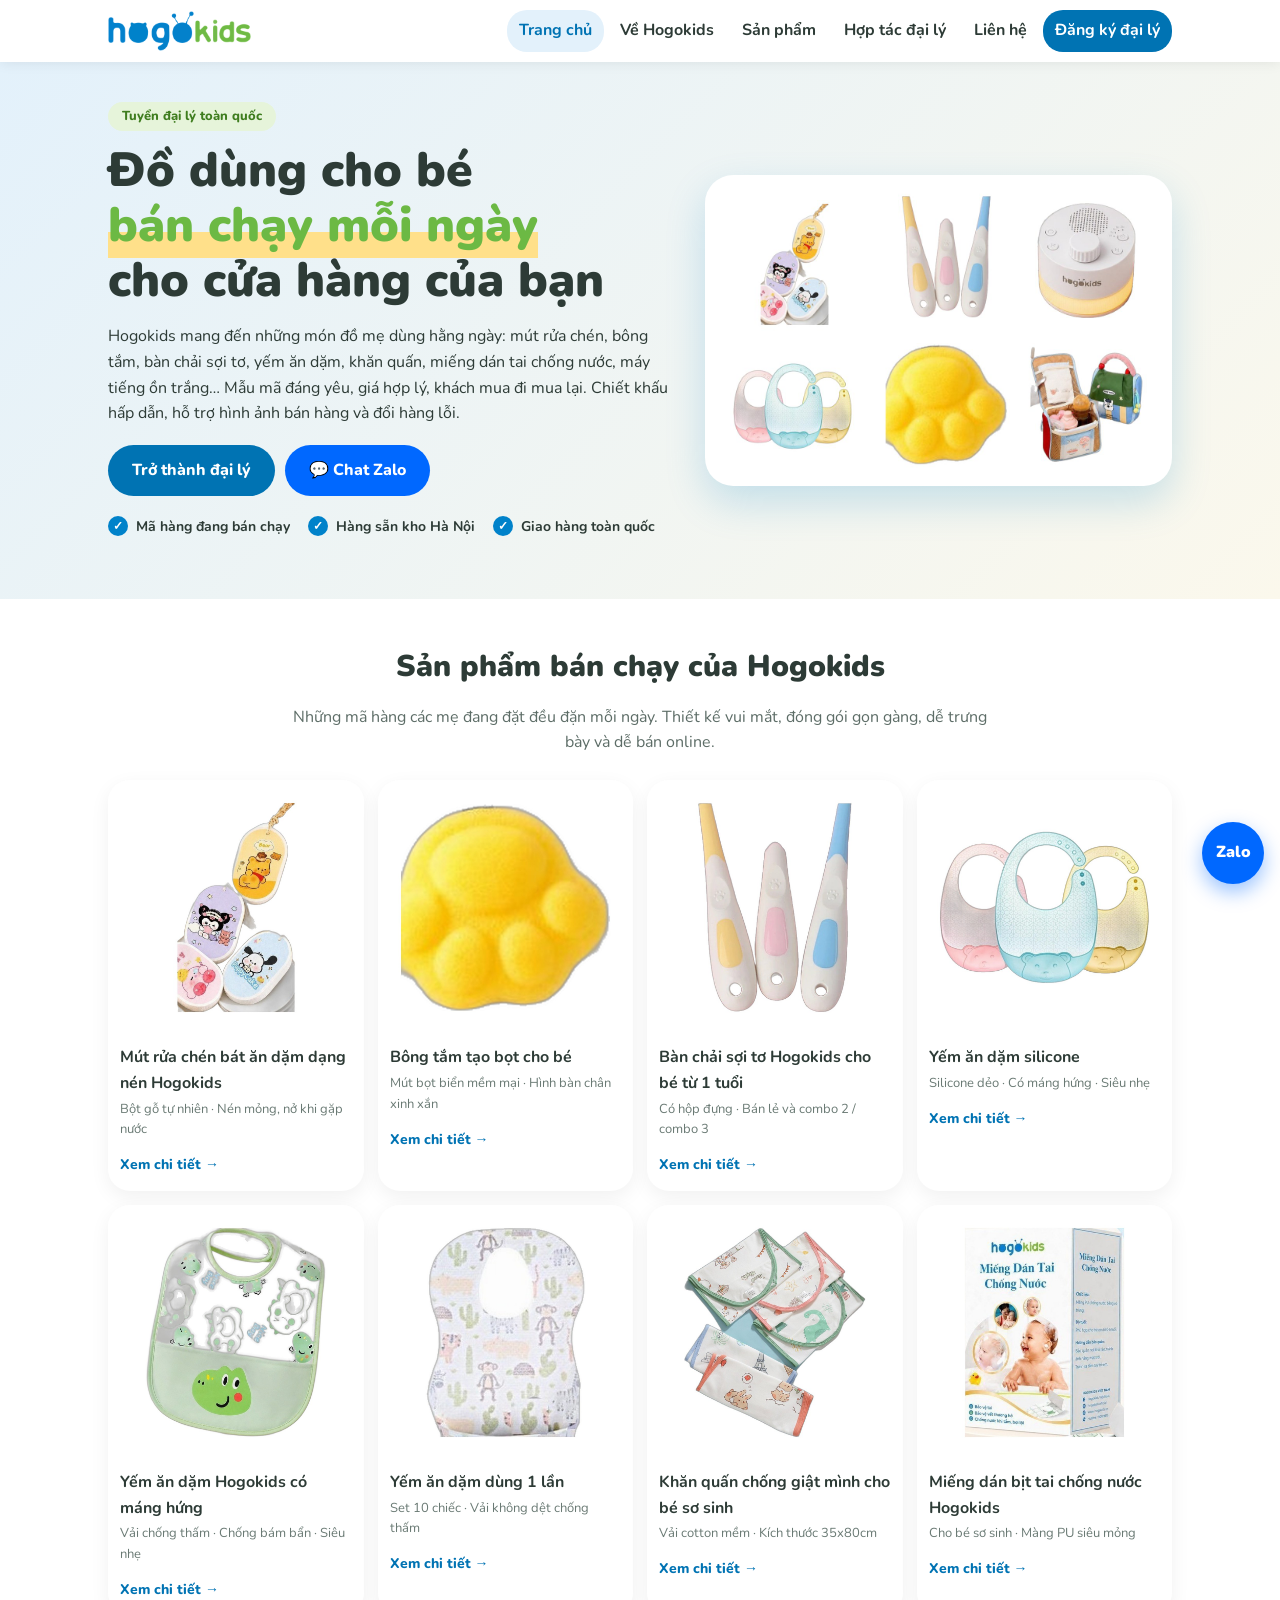
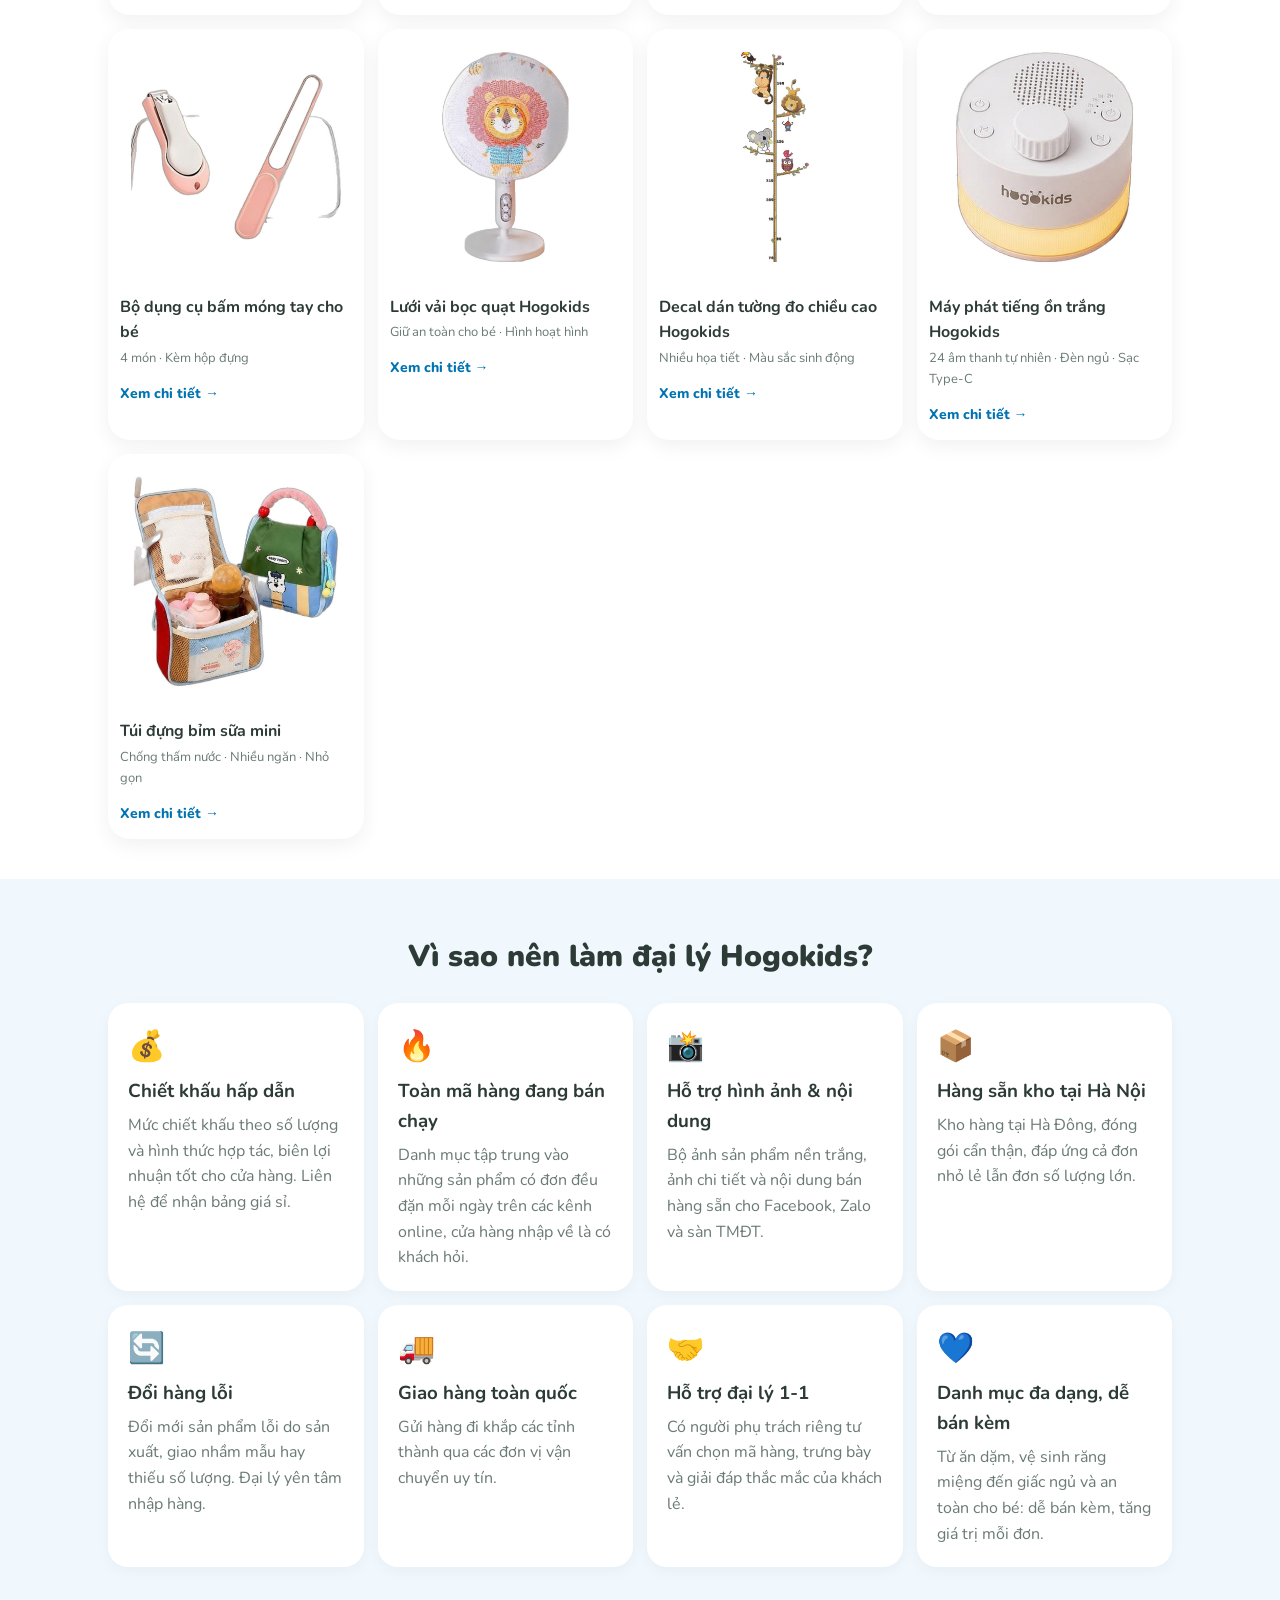
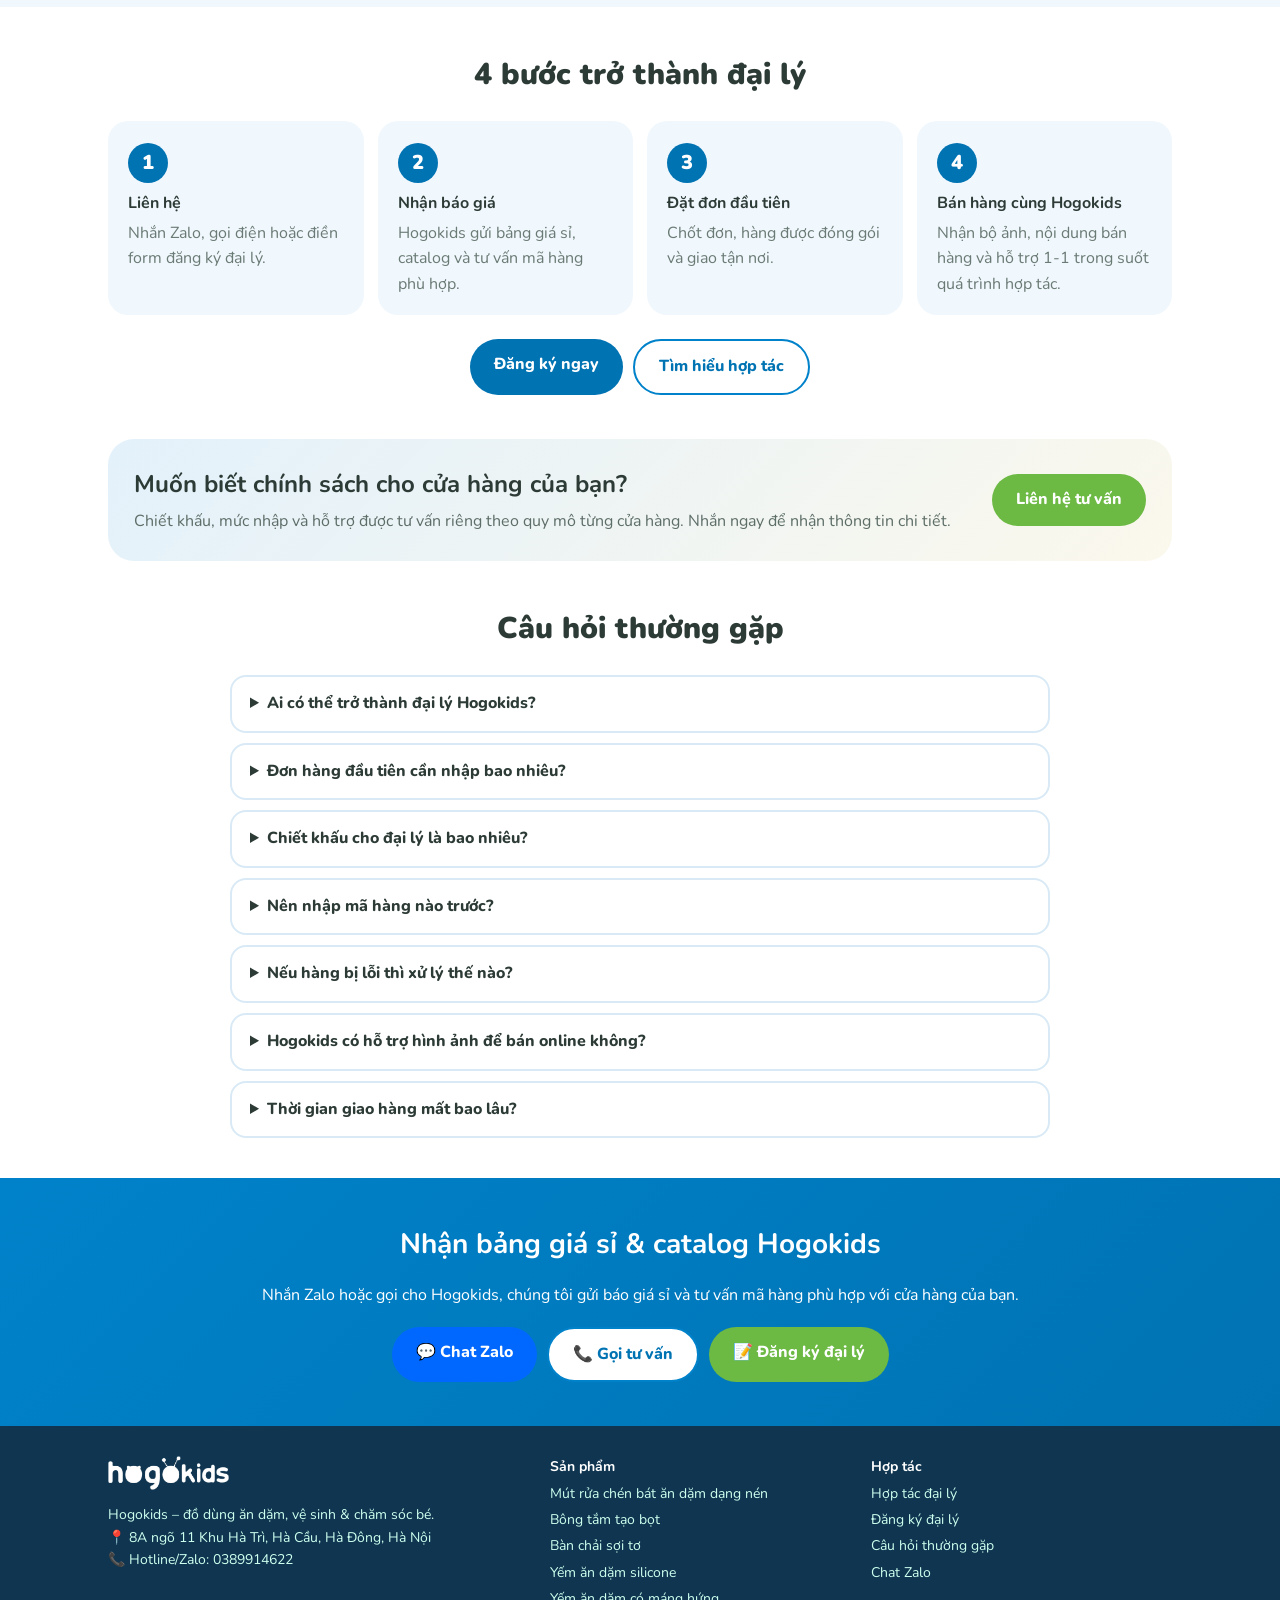
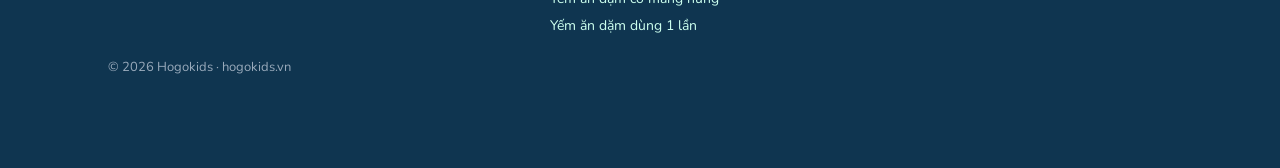
==== commit 6921b8d3: "Focus product list, brand logo/colour #0082CA" ====
--- a/index.html
+++ b/index.html
@@ -2,12 +2,12 @@
 <title>Trang chủ | Hogokids – Đồ dùng mẹ & bé</title><meta name="description" content="Hogokids – đồ dùng ăn dặm, vệ sinh và chăm sóc bé. Tuyển đại lý, shop mẹ bé toàn quốc: chiết khấu hấp dẫn, hàng sẵn kho, hỗ trợ hình ảnh bán hàng."><meta property="og:image" content="https://hogokids.vn/img/p_hero.jpg">
 <link rel="preconnect" href="https://fonts.googleapis.com"><link href="https://fonts.googleapis.com/css2?family=Nunito:wght@400;600;800;900&display=swap" rel="stylesheet"><link rel="stylesheet" href="style.css"></head><body>
 <header><div class="wrap hd"><a class="logo" href="index.html"><img src="img/logo.png" alt="Hogokids" width="146" height="40"></a><button class="mb" onclick="document.body.classList.toggle('open')" aria-label="Menu">☰</button><nav><a href="index.html" class=on>Trang chủ</a><a href="ve-hogokids.html">Về Hogokids</a><a href="san-pham.html">Sản phẩm</a><a href="chinh-sach-dai-ly.html">Hợp tác đại lý</a><a href="lien-he.html">Liên hệ</a><a class="nb" href="dang-ky.html">Đăng ký đại lý</a></nav></div></header>
-<main><section class="hero"><div class="wrap hg"><div><span class="tag">Tuyển đại lý toàn quốc</span><h1>Đồ dùng cho bé<br><em>bán chạy mỗi ngày</em><br>cho cửa hàng của bạn</h1><p>Hogokids mang đến những món đồ mẹ dùng hằng ngày: mút rửa bát ăn dặm, bàn chải 10.000 sợi tơ, yếm ăn dặm, miếng dán bịt tai, máy tiếng ồn trắng… Mẫu mã đáng yêu, giá hợp lý, khách mua đi mua lại. Chiết khấu hấp dẫn, hỗ trợ hình ảnh bán hàng và đổi hàng lỗi.</p><div class="btns"><a class="btn" href="dang-ky.html">Trở thành đại lý</a><a class="btn z" href="https://zalo.me/0389914622">💬 Chat Zalo</a></div>
+<main><section class="hero"><div class="wrap hg"><div><span class="tag">Tuyển đại lý toàn quốc</span><h1>Đồ dùng cho bé<br><em>bán chạy mỗi ngày</em><br>cho cửa hàng của bạn</h1><p>Hogokids mang đến những món đồ mẹ dùng hằng ngày: mút rửa chén, bông tắm, bàn chải sợi tơ, yếm ăn dặm, khăn quấn, miếng dán tai chống nước, máy tiếng ồn trắng… Mẫu mã đáng yêu, giá hợp lý, khách mua đi mua lại. Chiết khấu hấp dẫn, hỗ trợ hình ảnh bán hàng và đổi hàng lỗi.</p><div class="btns"><a class="btn" href="dang-ky.html">Trở thành đại lý</a><a class="btn z" href="https://zalo.me/0389914622">💬 Chat Zalo</a></div>
 <ul class="chk"><li>Mã hàng đang bán chạy</li><li>Hàng sẵn kho Hà Nội</li><li>Giao hàng toàn quốc</li></ul></div><img class="hi" src="img/p_hero.jpg" alt="Sản phẩm Hogokids" width="1200" height="800"></div></section>
-<section class="wrap"><h2 class="t">Sản phẩm bán chạy của Hogokids</h2><p class="lead">Những mã hàng các mẹ đang đặt đều đặn mỗi ngày. Thiết kế vui mắt, đóng gói gọn gàng, dễ trưng bày và dễ bán online.</p><div class="grid"><a class="card" href="san-pham.html#mut-rua"><img src="img/p_mut-rua.jpg" alt="Mút rửa bình, bát ăn dặm dạng nén Hogokids" loading="lazy"><h3>Mút rửa bình, bát ăn dặm dạng nén Hogokids</h3><p>Bột gỗ tự nhiên · Dạng nén, nở khi gặp nước</p><span>Xem chi tiết →</span></a><a class="card" href="san-pham.html#ban-chai"><img src="img/p_ban-chai-1t.jpg" alt="Bàn chải đánh răng 10.000 sợi tơ Hogokids" loading="lazy"><h3>Bàn chải đánh răng 10.000 sợi tơ Hogokids</h3><p>Cho bé từ 1 tuổi và từ 2 tuổi · Combo 2 / combo 3</p><span>Xem chi tiết →</span></a><a class="card" href="san-pham.html#bit-tai"><img src="img/p_bit-tai.jpg" alt="Miếng dán bịt tai chống nước Hogokids" loading="lazy"><h3>Miếng dán bịt tai chống nước Hogokids</h3><p>Cho bé sơ sinh · Màng PU siêu mỏng</p><span>Xem chi tiết →</span></a><a class="card" href="san-pham.html#luoi-quat"><img src="img/p_luoi-quat.jpg" alt="Lưới vải bọc quạt Hogokids" loading="lazy"><h3>Lưới vải bọc quạt Hogokids</h3><p>Giữ an toàn cho bé · Hình hoạt hình</p><span>Xem chi tiết →</span></a><a class="card" href="san-pham.html#yem"><img src="img/p_yem.jpg" alt="Yếm ăn dặm Hogokids có máng hứng" loading="lazy"><h3>Yếm ăn dặm Hogokids có máng hứng</h3><p>Chống thấm · Chống bám bẩn · Siêu nhẹ</p><span>Xem chi tiết →</span></a><a class="card" href="san-pham.html#may-on-trang"><img src="img/p_may-on-trang.jpg" alt="Máy phát tiếng ồn trắng Hogokids" loading="lazy"><h3>Máy phát tiếng ồn trắng Hogokids</h3><p>24 âm thanh tự nhiên · Đèn ngủ · Sạc Type-C</p><span>Xem chi tiết →</span></a><a class="card" href="san-pham.html#blw"><img src="img/p_blw.jpg" alt="Set thìa dĩa ăn dặm BLW xỏ ngón Hogokids" loading="lazy"><h3>Set thìa dĩa ăn dặm BLW xỏ ngón Hogokids</h3><p>Inox 304 · Tay cầm silicone · Kèm hộp đựng</p><span>Xem chi tiết →</span></a><a class="card" href="san-pham.html#coc"><img src="img/p_coc.jpg" alt="Cốc tập uống Hogokids kèm ống hút silicone" loading="lazy"><h3>Cốc tập uống Hogokids kèm ống hút silicone</h3><p>Cho bé từ 10 tháng · Kèm cọ vệ sinh</p><span>Xem chi tiết →</span></a></div></section>
+<section class="wrap"><h2 class="t">Sản phẩm bán chạy của Hogokids</h2><p class="lead">Những mã hàng các mẹ đang đặt đều đặn mỗi ngày. Thiết kế vui mắt, đóng gói gọn gàng, dễ trưng bày và dễ bán online.</p><div class="grid"><a class="card" href="san-pham.html#mut-rua"><img src="img/p_mut-rua.jpg" alt="Mút rửa chén bát ăn dặm dạng nén Hogokids" loading="lazy"><h3>Mút rửa chén bát ăn dặm dạng nén Hogokids</h3><p>Bột gỗ tự nhiên · Nén mỏng, nở khi gặp nước</p><span>Xem chi tiết →</span></a><a class="card" href="san-pham.html#bong-tam"><img src="img/p_bong-tam.jpg" alt="Bông tắm tạo bọt cho bé" loading="lazy"><h3>Bông tắm tạo bọt cho bé</h3><p>Mút bọt biển mềm mại · Hình bàn chân xinh xắn</p><span>Xem chi tiết →</span></a><a class="card" href="san-pham.html#ban-chai"><img src="img/p_ban-chai.jpg" alt="Bàn chải sợi tơ Hogokids cho bé từ 1 tuổi" loading="lazy"><h3>Bàn chải sợi tơ Hogokids cho bé từ 1 tuổi</h3><p>Có hộp đựng · Bán lẻ và combo 2 / combo 3</p><span>Xem chi tiết →</span></a><a class="card" href="san-pham.html#yem-silicone"><img src="img/p_yem-silicone.jpg" alt="Yếm ăn dặm silicone" loading="lazy"><h3>Yếm ăn dặm silicone</h3><p>Silicone dẻo · Có máng hứng · Siêu nhẹ</p><span>Xem chi tiết →</span></a><a class="card" href="san-pham.html#yem-mang"><img src="img/p_yem-mang.jpg" alt="Yếm ăn dặm Hogokids có máng hứng" loading="lazy"><h3>Yếm ăn dặm Hogokids có máng hứng</h3><p>Vải chống thấm · Chống bám bẩn · Siêu nhẹ</p><span>Xem chi tiết →</span></a><a class="card" href="san-pham.html#yem-1-lan"><img src="img/p_yem-1-lan.jpg" alt="Yếm ăn dặm dùng 1 lần" loading="lazy"><h3>Yếm ăn dặm dùng 1 lần</h3><p>Set 10 chiếc · Vải không dệt chống thấm</p><span>Xem chi tiết →</span></a><a class="card" href="san-pham.html#khan-quan"><img src="img/p_khan-quan.jpg" alt="Khăn quấn chống giật mình cho bé sơ sinh" loading="lazy"><h3>Khăn quấn chống giật mình cho bé sơ sinh</h3><p>Vải cotton mềm · Kích thước 35x80cm</p><span>Xem chi tiết →</span></a><a class="card" href="san-pham.html#dan-tai"><img src="img/p_dan-tai.jpg" alt="Miếng dán bịt tai chống nước Hogokids" loading="lazy"><h3>Miếng dán bịt tai chống nước Hogokids</h3><p>Cho bé sơ sinh · Màng PU siêu mỏng</p><span>Xem chi tiết →</span></a><a class="card" href="san-pham.html#bam-mong"><img src="img/p_bam-mong.jpg" alt="Bộ dụng cụ bấm móng tay cho bé" loading="lazy"><h3>Bộ dụng cụ bấm móng tay cho bé</h3><p>4 món · Kèm hộp đựng</p><span>Xem chi tiết →</span></a><a class="card" href="san-pham.html#luoi-quat"><img src="img/p_luoi-quat.jpg" alt="Lưới vải bọc quạt Hogokids" loading="lazy"><h3>Lưới vải bọc quạt Hogokids</h3><p>Giữ an toàn cho bé · Hình hoạt hình</p><span>Xem chi tiết →</span></a><a class="card" href="san-pham.html#decal"><img src="img/p_decal.jpg" alt="Decal dán tường đo chiều cao Hogokids" loading="lazy"><h3>Decal dán tường đo chiều cao Hogokids</h3><p>Nhiều họa tiết · Màu sắc sinh động</p><span>Xem chi tiết →</span></a><a class="card" href="san-pham.html#may-on-trang"><img src="img/p_may-on-trang.jpg" alt="Máy phát tiếng ồn trắng Hogokids" loading="lazy"><h3>Máy phát tiếng ồn trắng Hogokids</h3><p>24 âm thanh tự nhiên · Đèn ngủ · Sạc Type-C</p><span>Xem chi tiết →</span></a><a class="card" href="san-pham.html#tui-bim"><img src="img/p_tui-bim.jpg" alt="Túi đựng bỉm sữa mini" loading="lazy"><h3>Túi đựng bỉm sữa mini</h3><p>Chống thấm nước · Nhiều ngăn · Nhỏ gọn</p><span>Xem chi tiết →</span></a></div></section>
 <section class="soft"><div class="wrap"><h2 class="t">Vì sao nên làm đại lý Hogokids?</h2><div class="feat"><div><i>💰</i><h3>Chiết khấu hấp dẫn</h3><p>Mức chiết khấu theo số lượng và hình thức hợp tác, biên lợi nhuận tốt cho cửa hàng. Liên hệ để nhận bảng giá sỉ.</p></div><div><i>🔥</i><h3>Toàn mã hàng đang bán chạy</h3><p>Danh mục tập trung vào những sản phẩm có đơn đều đặn mỗi ngày trên các kênh online, cửa hàng nhập về là có khách hỏi.</p></div><div><i>📸</i><h3>Hỗ trợ hình ảnh & nội dung</h3><p>Bộ ảnh sản phẩm nền trắng, ảnh chi tiết và nội dung bán hàng sẵn cho Facebook, Zalo và sàn TMĐT.</p></div><div><i>📦</i><h3>Hàng sẵn kho tại Hà Nội</h3><p>Kho hàng tại Hà Đông, đóng gói cẩn thận, đáp ứng cả đơn nhỏ lẻ lẫn đơn số lượng lớn.</p></div><div><i>🔄</i><h3>Đổi hàng lỗi</h3><p>Đổi mới sản phẩm lỗi do sản xuất, giao nhầm mẫu hay thiếu số lượng. Đại lý yên tâm nhập hàng.</p></div><div><i>🚚</i><h3>Giao hàng toàn quốc</h3><p>Gửi hàng đi khắp các tỉnh thành qua các đơn vị vận chuyển uy tín.</p></div><div><i>🤝</i><h3>Hỗ trợ đại lý 1-1</h3><p>Có người phụ trách riêng tư vấn chọn mã hàng, trưng bày và giải đáp thắc mắc của khách lẻ.</p></div><div><i>💙</i><h3>Danh mục đa dạng, dễ bán kèm</h3><p>Từ ăn dặm, vệ sinh răng miệng đến giấc ngủ và an toàn cho bé: dễ bán kèm, tăng giá trị mỗi đơn.</p></div></div></div></section>
 <section class="wrap"><h2 class="t">4 bước trở thành đại lý</h2><ol class="steps"><li><b>Liên hệ</b><p>Nhắn Zalo, gọi điện hoặc điền form đăng ký đại lý.</p></li><li><b>Nhận báo giá</b><p>Hogokids gửi bảng giá sỉ, catalog và tư vấn mã hàng phù hợp.</p></li><li><b>Đặt đơn đầu tiên</b><p>Chốt đơn, hàng được đóng gói và giao tận nơi.</p></li><li><b>Bán hàng cùng Hogokids</b><p>Nhận bộ ảnh, nội dung bán hàng và hỗ trợ 1-1 trong suốt quá trình hợp tác.</p></li></ol><div class="btns c"><a class="btn" href="dang-ky.html">Đăng ký ngay</a><a class="btn w" href="chinh-sach-dai-ly.html">Tìm hiểu hợp tác</a></div></section>
 <section class="wrap"><div class="band"><div><h2>Muốn biết chính sách cho cửa hàng của bạn?</h2><p>Chiết khấu, mức nhập và hỗ trợ được tư vấn riêng theo quy mô từng cửa hàng. Nhắn ngay để nhận thông tin chi tiết.</p></div><a class="btn y" href="https://zalo.me/0389914622">Liên hệ tư vấn</a></div></section>
 <section class="wrap"><h2 class="t">Câu hỏi thường gặp</h2><div class="faq" id="faq"><details><summary>Ai có thể trở thành đại lý Hogokids?</summary><p>Cửa hàng mẹ & bé, nhà thuốc, siêu thị mini, người bán online trên Facebook, Zalo, sàn TMĐT… đều có thể hợp tác cùng Hogokids.</p></details><details><summary>Đơn hàng đầu tiên cần nhập bao nhiêu?</summary><p>Hogokids có nhiều mức nhập linh hoạt cho cửa hàng mới bắt đầu và đại lý lớn. Liên hệ Zalo để được tư vấn mức nhập phù hợp.</p></details><details><summary>Chiết khấu cho đại lý là bao nhiêu?</summary><p>Mức chiết khấu phụ thuộc số lượng và hình thức hợp tác. Vui lòng nhắn Zalo hoặc gọi để nhận bảng giá sỉ mới nhất.</p></details><details><summary>Nên nhập mã hàng nào trước?</summary><p>Hogokids sẽ gợi ý các mã đang bán chạy nhất, phù hợp với tệp khách của cửa hàng, để bạn bắt đầu với số vốn hợp lý.</p></details><details><summary>Nếu hàng bị lỗi thì xử lý thế nào?</summary><p>Sản phẩm lỗi do sản xuất, giao nhầm mẫu hoặc thiếu số lượng sẽ được đổi mới. Đại lý chỉ cần chụp ảnh và báo qua Zalo.</p></details><details><summary>Hogokids có hỗ trợ hình ảnh để bán online không?</summary><p>Có. Đại lý được cung cấp bộ ảnh sản phẩm nền trắng, ảnh chi tiết và nội dung mô tả để đăng bán ngay.</p></details><details><summary>Thời gian giao hàng mất bao lâu?</summary><p>Hogokids giao hàng toàn quốc. Thời gian tùy khu vực và đơn vị vận chuyển, thường từ 1–5 ngày.</p></details></div></section></main>
 <section class="cta"><div class="wrap"><h2>Nhận bảng giá sỉ & catalog Hogokids</h2><p>Nhắn Zalo hoặc gọi cho Hogokids, chúng tôi gửi báo giá sỉ và tư vấn mã hàng phù hợp với cửa hàng của bạn.</p><div class="btns"><a class="btn z" href="https://zalo.me/0389914622">💬 Chat Zalo</a><a class="btn w" href="tel:0389914622">📞 Gọi tư vấn</a><a class="btn y" href="dang-ky.html">📝 Đăng ký đại lý</a></div></div></section>
-<footer><div class="wrap fg"><div><b class="logo"><img src="img/logo_white.png" alt="Hogokids" width="146" height="40"></b><p>Hogokids – đồ dùng ăn dặm, vệ sinh & chăm sóc bé.<br>📍 8A ngõ 11 Khu Hà Trì, Hà Cầu, Hà Đông, Hà Nội<br>📞 Hotline/Zalo: <a href="tel:0389914622" style="display:inline">0389914622</a></p></div><div><b>Sản phẩm</b><a href="san-pham.html#mut-rua">Mút rửa bình, bát ăn dặm dạng nén</a><a href="san-pham.html#ban-chai">Bàn chải đánh răng 10.000 sợi tơ</a><a href="san-pham.html#bit-tai">Miếng dán bịt tai chống nước</a><a href="san-pham.html#luoi-quat">Lưới vải bọc quạt</a><a href="san-pham.html#yem">Yếm ăn dặm</a><a href="san-pham.html#may-on-trang">Máy phát tiếng ồn trắng</a></div><div><b>Hợp tác</b><a href="chinh-sach-dai-ly.html">Hợp tác đại lý</a><a href="dang-ky.html">Đăng ký đại lý</a><a href="index.html#faq">Câu hỏi thường gặp</a><a href="https://zalo.me/0389914622">Chat Zalo</a></div></div><p class="wrap s">© 2026 Hogokids · hogokids.vn</p></footer><a class="fz" href="https://zalo.me/0389914622" aria-label="Chat Zalo">Zalo</a></body></html>+<footer><div class="wrap fg"><div><b class="logo"><img src="img/logo_white.png" alt="Hogokids" width="146" height="40"></b><p>Hogokids – đồ dùng ăn dặm, vệ sinh & chăm sóc bé.<br>📍 8A ngõ 11 Khu Hà Trì, Hà Cầu, Hà Đông, Hà Nội<br>📞 Hotline/Zalo: <a href="tel:0389914622" style="display:inline">0389914622</a></p></div><div><b>Sản phẩm</b><a href="san-pham.html#mut-rua">Mút rửa chén bát ăn dặm dạng nén</a><a href="san-pham.html#bong-tam">Bông tắm tạo bọt</a><a href="san-pham.html#ban-chai">Bàn chải sợi tơ</a><a href="san-pham.html#yem-silicone">Yếm ăn dặm silicone</a><a href="san-pham.html#yem-mang">Yếm ăn dặm có máng hứng</a><a href="san-pham.html#yem-1-lan">Yếm ăn dặm dùng 1 lần</a></div><div><b>Hợp tác</b><a href="chinh-sach-dai-ly.html">Hợp tác đại lý</a><a href="dang-ky.html">Đăng ký đại lý</a><a href="index.html#faq">Câu hỏi thường gặp</a><a href="https://zalo.me/0389914622">Chat Zalo</a></div></div><p class="wrap s">© 2026 Hogokids · hogokids.vn</p></footer><a class="fz" href="https://zalo.me/0389914622" aria-label="Chat Zalo">Zalo</a></body></html>
--- a/style.css
+++ b/style.css
@@ -1,5 +1,5 @@
-/* Màu thương hiệu: xanh dương #0480cc + xanh lá #6cb944 lấy từ logo Hogokids. Đổi 1 dòng này để đổi màu toàn site. */
-:root{--brand:#0480cc;--m:var(--brand);--md:#0470b8;--y:#ffe08a;--bg:#f0f7fd;--g:#6cb944;--ink:#2d3b36}
+/* Màu thương hiệu: xanh dương #0082CA + xanh lá #6cb944 lấy từ logo Hogokids. Đổi 1 dòng này để đổi màu toàn site. */
+:root{--brand:#0082ca;--m:var(--brand);--md:#0073b3;--y:#ffe08a;--bg:#f0f7fd;--g:#6cb944;--ink:#2d3b36}
 *{box-sizing:border-box}body{margin:0;font-family:Nunito,sans-serif;color:var(--ink);background:#fff;line-height:1.6}
 img{max-width:100%;height:auto;display:block}a{color:var(--md)}.wrap{max-width:1100px;margin:auto;padding:0 18px}
 header{position:sticky;top:0;background:#fffe;backdrop-filter:blur(8px);z-index:9;box-shadow:0 2px 12px #0001}
@@ -9,7 +9,7 @@
 @media(max-width:760px){.mb{display:block}nav{display:none;position:absolute;top:62px;left:0;right:0;background:#fff;flex-direction:column;padding:10px 18px;box-shadow:0 8px 16px #0001}.open nav{display:flex}}
 .hero{background:linear-gradient(135deg,#e3f1fb,#fbf8ec);padding:40px 0}.hg{display:grid;gap:26px;align-items:center}@media(min-width:800px){.hg{grid-template-columns:1.1fr .9fr}}
 h1{font-size:clamp(30px,6vw,48px);line-height:1.15;margin:12px 0;font-weight:900}h1 em{font-style:normal;color:var(--md);background:linear-gradient(transparent 60%,var(--y) 60%)}
-.hi{border-radius:28px;box-shadow:0 16px 40px #0480cc33}.tag{display:inline-block;background:var(--y);padding:4px 14px;border-radius:20px;font-weight:800;font-size:13px}
+.hi{border-radius:28px;box-shadow:0 16px 40px #0082ca33}.tag{display:inline-block;background:var(--y);padding:4px 14px;border-radius:20px;font-weight:800;font-size:13px}
 .btns{display:flex;gap:10px;flex-wrap:wrap;margin-top:18px}.btn{display:inline-block;background:var(--md);color:#fff;text-decoration:none;font-weight:800;padding:13px 24px;border-radius:30px;border:0;font-size:16px;cursor:pointer;font-family:inherit}.btn.w{background:#fff;color:var(--md);border:2px solid var(--m)}.btn.z{background:#0068ff}
 .t{text-align:center;font-size:30px;font-weight:900;margin:44px 0 22px}.grid{display:grid;grid-template-columns:repeat(2,1fr);gap:14px}@media(min-width:800px){.grid{grid-template-columns:repeat(4,1fr)}}
 .card{background:#fff;border-radius:22px;overflow:hidden;box-shadow:0 6px 20px #0000000f;text-decoration:none;color:var(--ink);transition:.2s}.card:hover{transform:translateY(-4px)}.card h3{margin:10px 12px 0;font-size:16px}.card p{margin:2px 12px 14px;font-size:13px;color:#6a7a74}
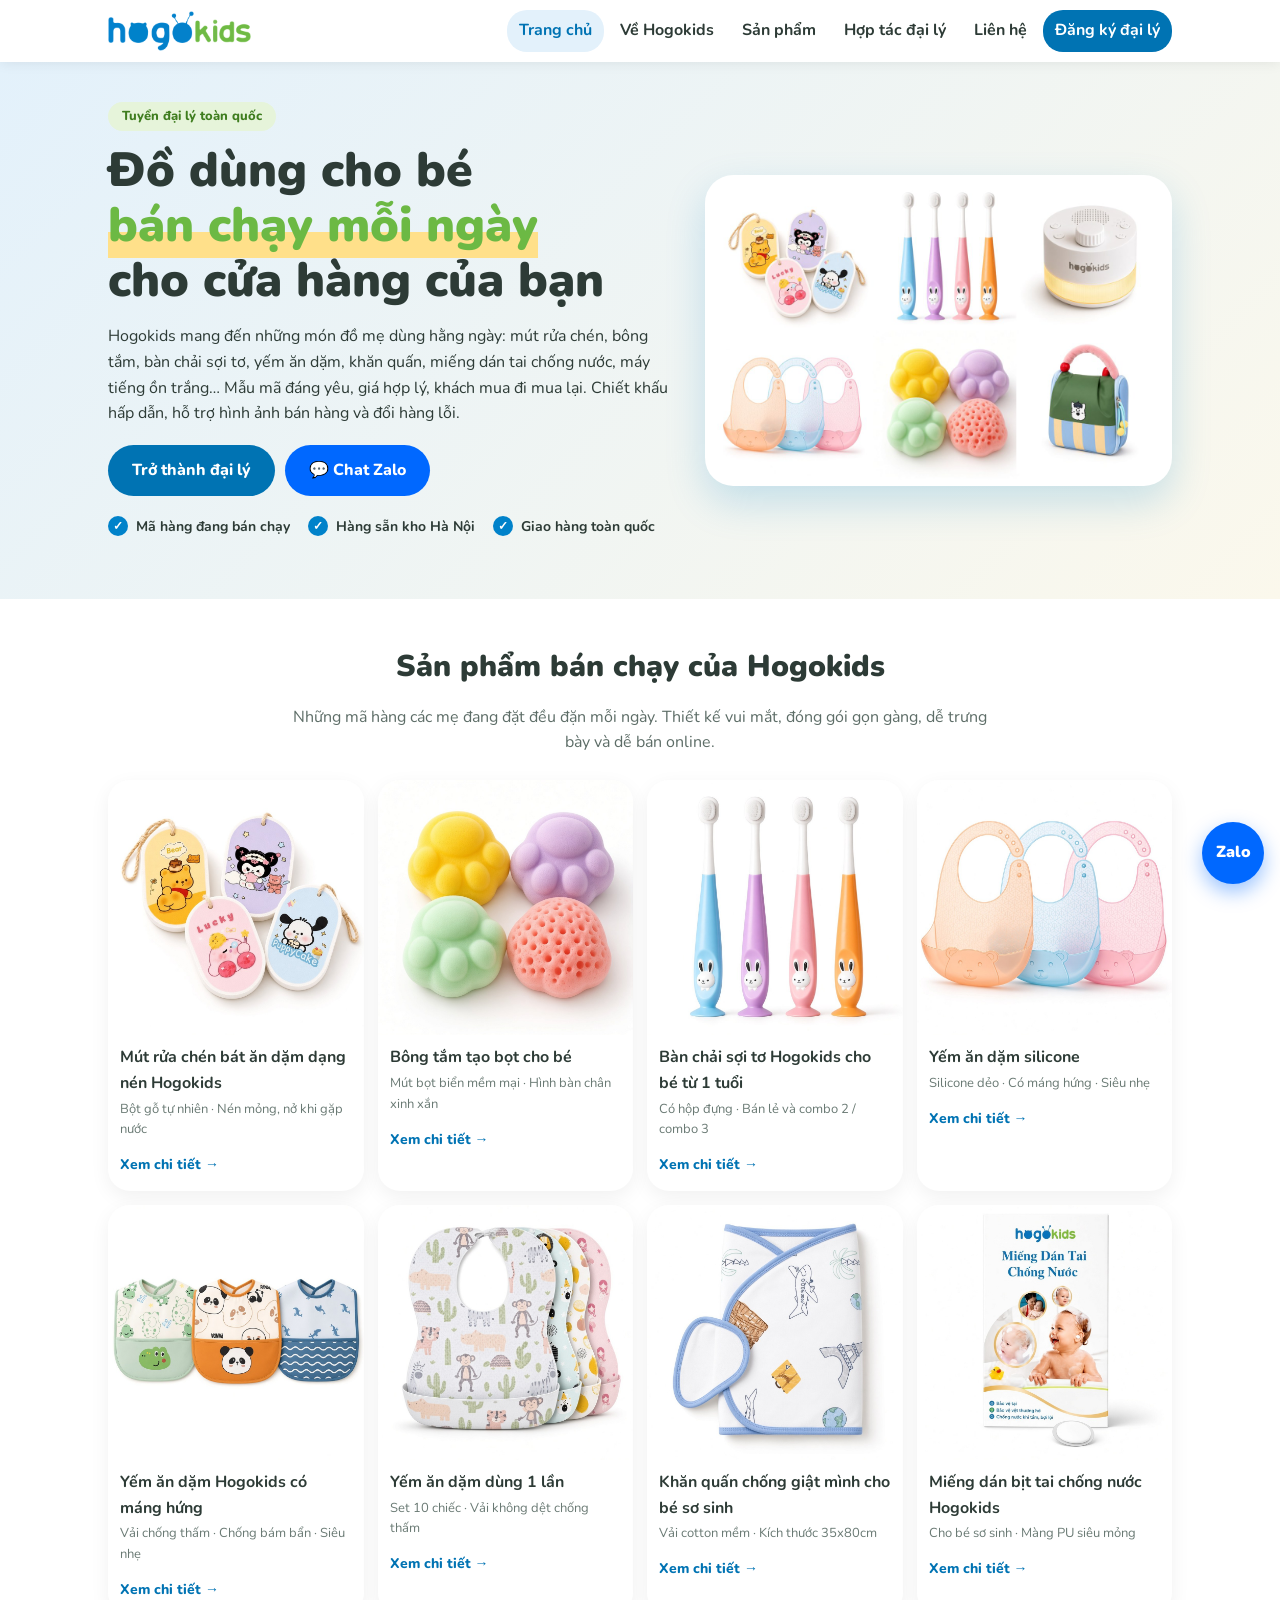
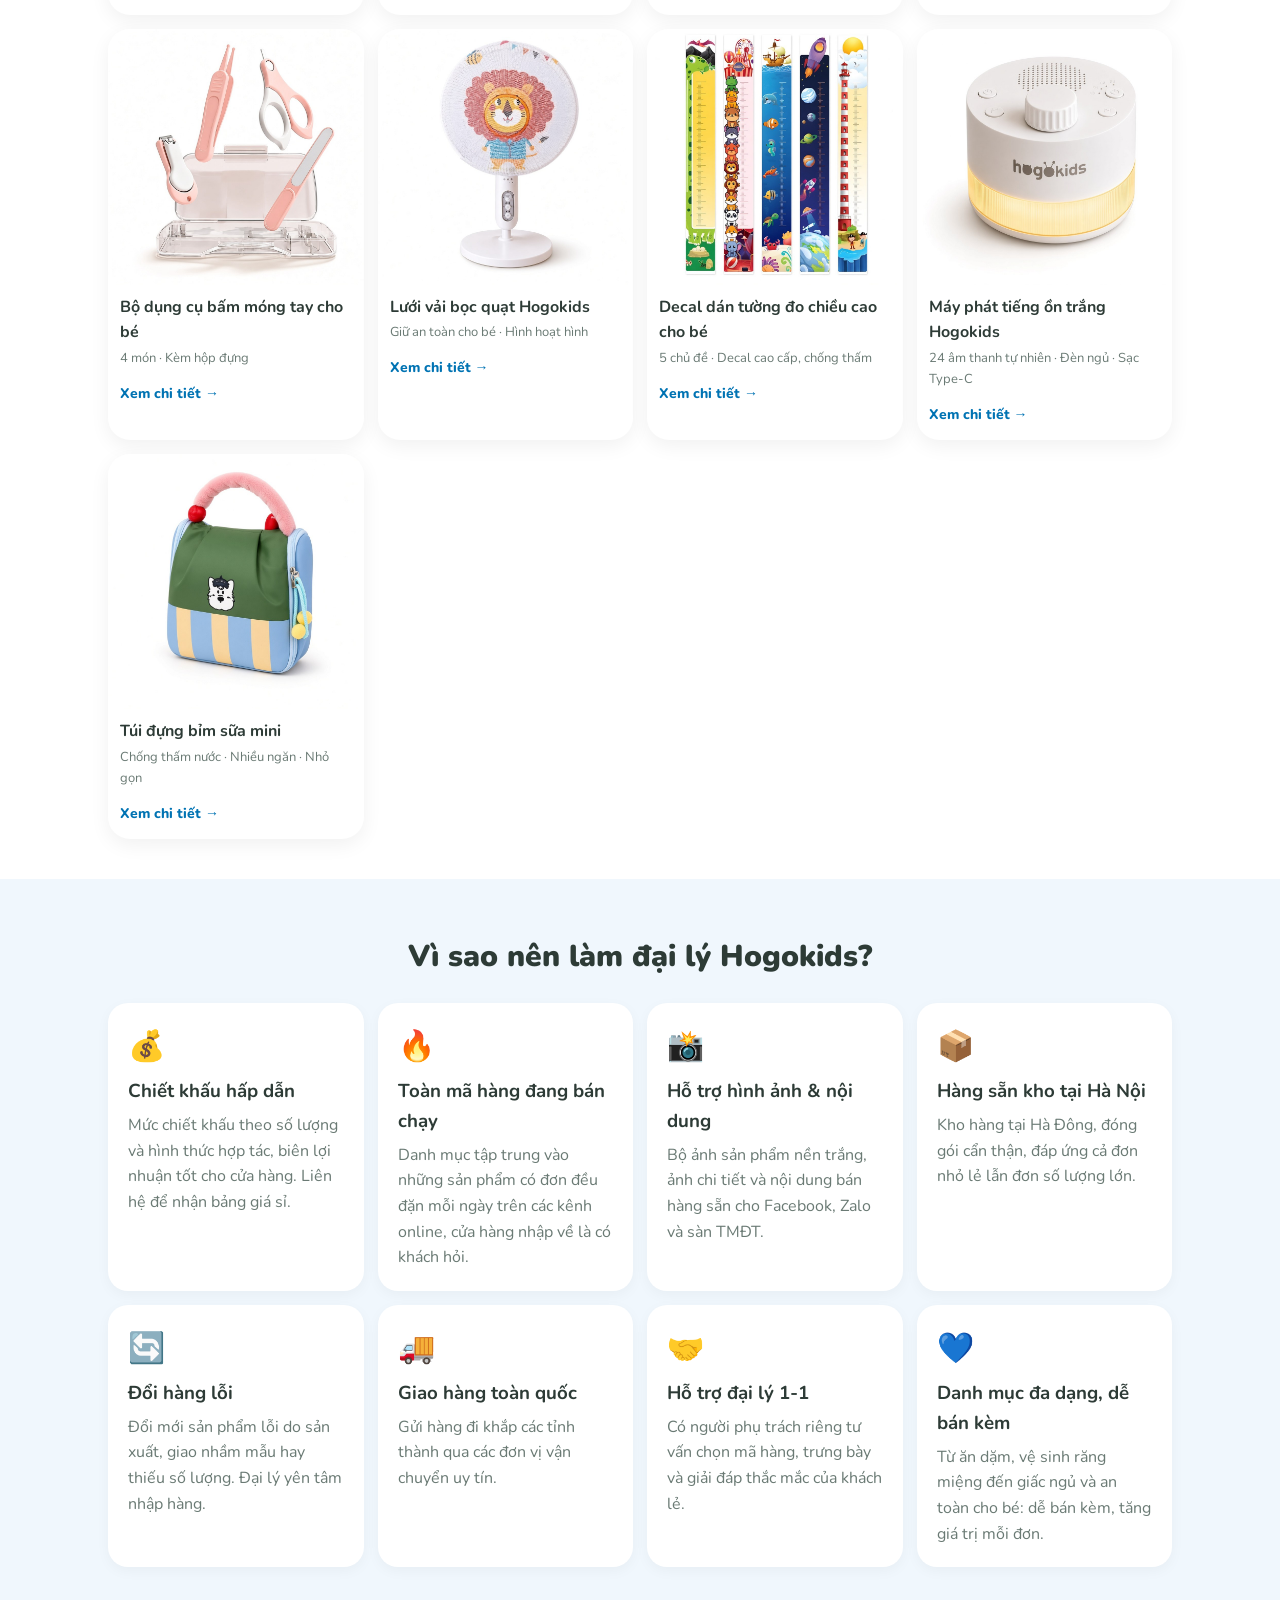
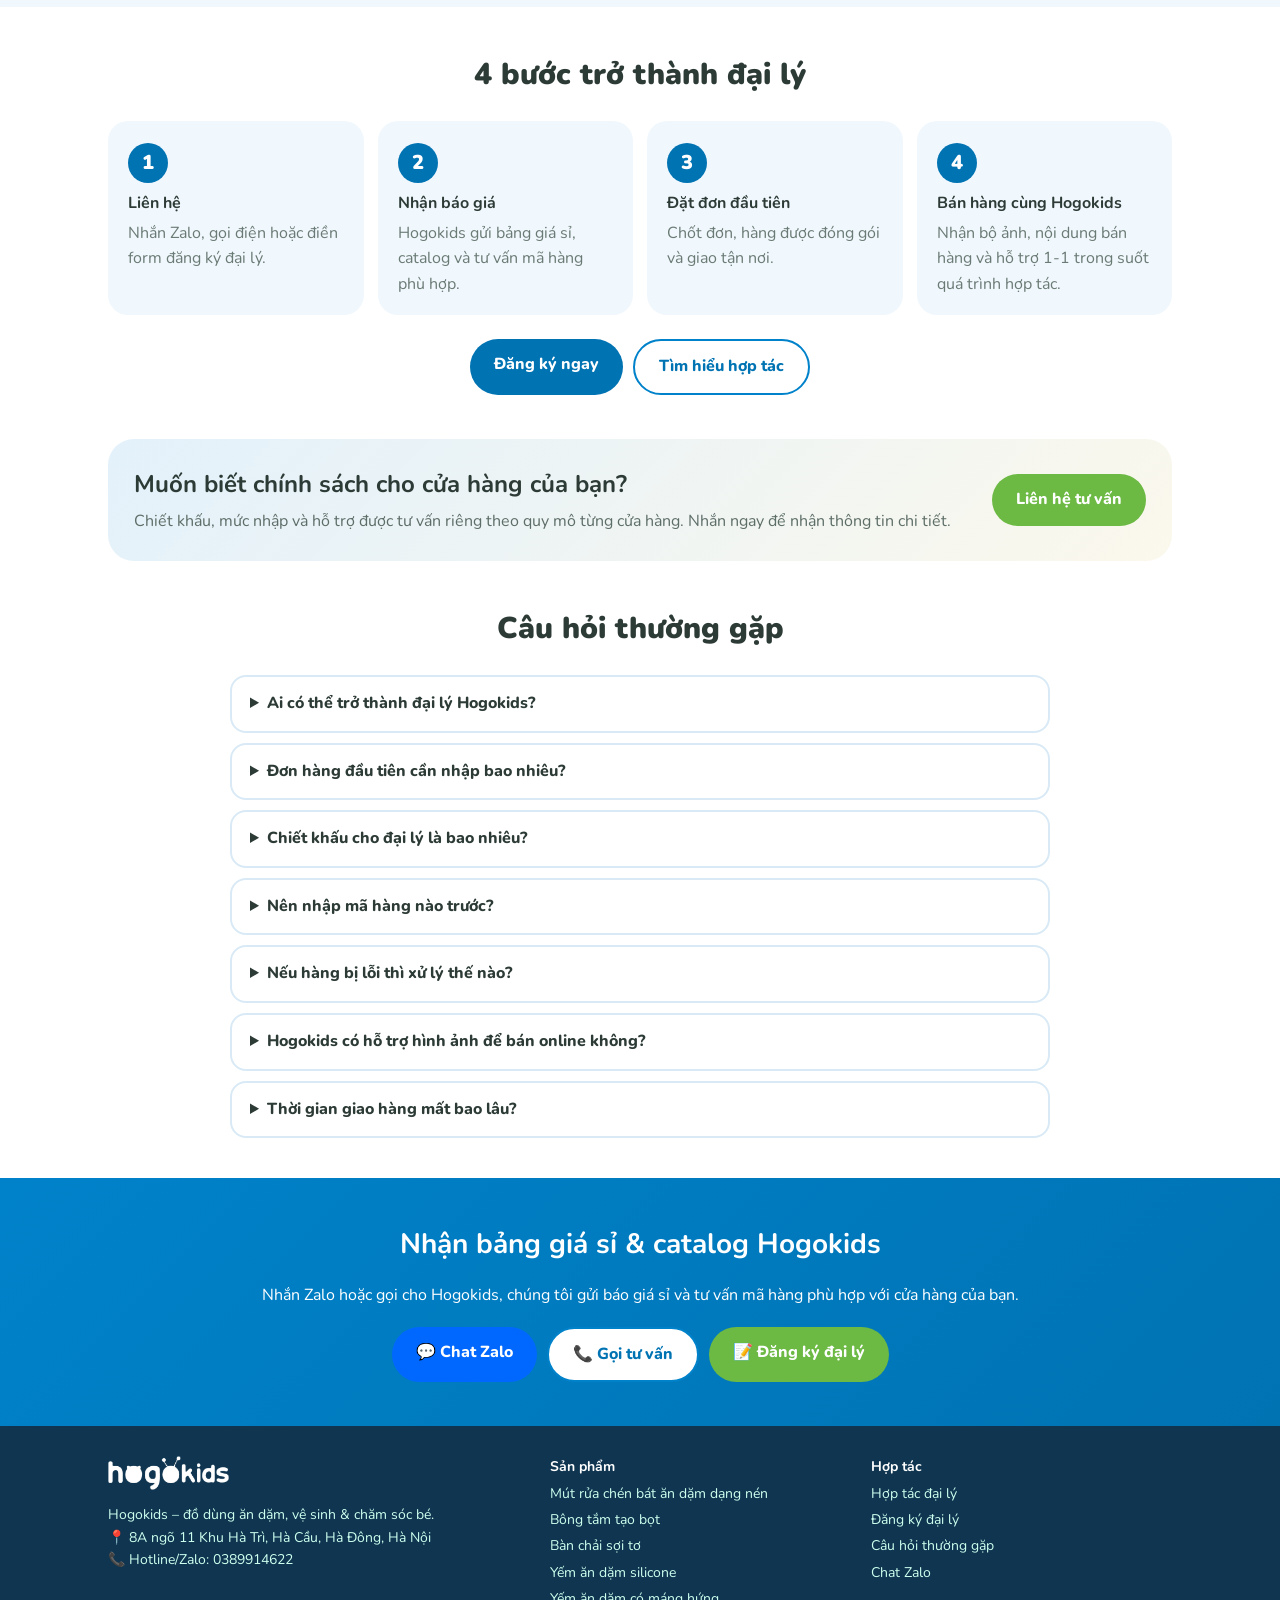
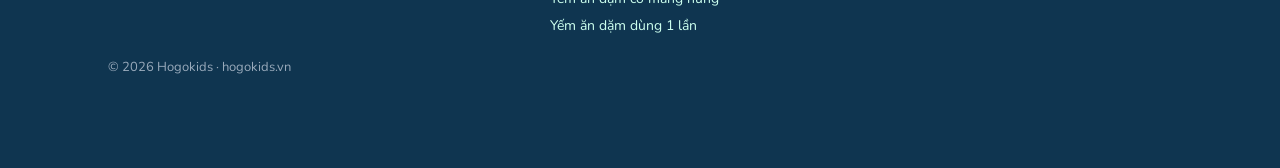
==== commit 7b829960: "AI studio product photos for all 13 products; correct decal listing 17031657218" ====
--- a/index.html
+++ b/index.html
@@ -4,7 +4,7 @@
 <header><div class="wrap hd"><a class="logo" href="index.html"><img src="img/logo.png" alt="Hogokids" width="146" height="40"></a><button class="mb" onclick="document.body.classList.toggle('open')" aria-label="Menu">☰</button><nav><a href="index.html" class=on>Trang chủ</a><a href="ve-hogokids.html">Về Hogokids</a><a href="san-pham.html">Sản phẩm</a><a href="chinh-sach-dai-ly.html">Hợp tác đại lý</a><a href="lien-he.html">Liên hệ</a><a class="nb" href="dang-ky.html">Đăng ký đại lý</a></nav></div></header>
 <main><section class="hero"><div class="wrap hg"><div><span class="tag">Tuyển đại lý toàn quốc</span><h1>Đồ dùng cho bé<br><em>bán chạy mỗi ngày</em><br>cho cửa hàng của bạn</h1><p>Hogokids mang đến những món đồ mẹ dùng hằng ngày: mút rửa chén, bông tắm, bàn chải sợi tơ, yếm ăn dặm, khăn quấn, miếng dán tai chống nước, máy tiếng ồn trắng… Mẫu mã đáng yêu, giá hợp lý, khách mua đi mua lại. Chiết khấu hấp dẫn, hỗ trợ hình ảnh bán hàng và đổi hàng lỗi.</p><div class="btns"><a class="btn" href="dang-ky.html">Trở thành đại lý</a><a class="btn z" href="https://zalo.me/0389914622">💬 Chat Zalo</a></div>
 <ul class="chk"><li>Mã hàng đang bán chạy</li><li>Hàng sẵn kho Hà Nội</li><li>Giao hàng toàn quốc</li></ul></div><img class="hi" src="img/p_hero.jpg" alt="Sản phẩm Hogokids" width="1200" height="800"></div></section>
-<section class="wrap"><h2 class="t">Sản phẩm bán chạy của Hogokids</h2><p class="lead">Những mã hàng các mẹ đang đặt đều đặn mỗi ngày. Thiết kế vui mắt, đóng gói gọn gàng, dễ trưng bày và dễ bán online.</p><div class="grid"><a class="card" href="san-pham.html#mut-rua"><img src="img/p_mut-rua.jpg" alt="Mút rửa chén bát ăn dặm dạng nén Hogokids" loading="lazy"><h3>Mút rửa chén bát ăn dặm dạng nén Hogokids</h3><p>Bột gỗ tự nhiên · Nén mỏng, nở khi gặp nước</p><span>Xem chi tiết →</span></a><a class="card" href="san-pham.html#bong-tam"><img src="img/p_bong-tam.jpg" alt="Bông tắm tạo bọt cho bé" loading="lazy"><h3>Bông tắm tạo bọt cho bé</h3><p>Mút bọt biển mềm mại · Hình bàn chân xinh xắn</p><span>Xem chi tiết →</span></a><a class="card" href="san-pham.html#ban-chai"><img src="img/p_ban-chai.jpg" alt="Bàn chải sợi tơ Hogokids cho bé từ 1 tuổi" loading="lazy"><h3>Bàn chải sợi tơ Hogokids cho bé từ 1 tuổi</h3><p>Có hộp đựng · Bán lẻ và combo 2 / combo 3</p><span>Xem chi tiết →</span></a><a class="card" href="san-pham.html#yem-silicone"><img src="img/p_yem-silicone.jpg" alt="Yếm ăn dặm silicone" loading="lazy"><h3>Yếm ăn dặm silicone</h3><p>Silicone dẻo · Có máng hứng · Siêu nhẹ</p><span>Xem chi tiết →</span></a><a class="card" href="san-pham.html#yem-mang"><img src="img/p_yem-mang.jpg" alt="Yếm ăn dặm Hogokids có máng hứng" loading="lazy"><h3>Yếm ăn dặm Hogokids có máng hứng</h3><p>Vải chống thấm · Chống bám bẩn · Siêu nhẹ</p><span>Xem chi tiết →</span></a><a class="card" href="san-pham.html#yem-1-lan"><img src="img/p_yem-1-lan.jpg" alt="Yếm ăn dặm dùng 1 lần" loading="lazy"><h3>Yếm ăn dặm dùng 1 lần</h3><p>Set 10 chiếc · Vải không dệt chống thấm</p><span>Xem chi tiết →</span></a><a class="card" href="san-pham.html#khan-quan"><img src="img/p_khan-quan.jpg" alt="Khăn quấn chống giật mình cho bé sơ sinh" loading="lazy"><h3>Khăn quấn chống giật mình cho bé sơ sinh</h3><p>Vải cotton mềm · Kích thước 35x80cm</p><span>Xem chi tiết →</span></a><a class="card" href="san-pham.html#dan-tai"><img src="img/p_dan-tai.jpg" alt="Miếng dán bịt tai chống nước Hogokids" loading="lazy"><h3>Miếng dán bịt tai chống nước Hogokids</h3><p>Cho bé sơ sinh · Màng PU siêu mỏng</p><span>Xem chi tiết →</span></a><a class="card" href="san-pham.html#bam-mong"><img src="img/p_bam-mong.jpg" alt="Bộ dụng cụ bấm móng tay cho bé" loading="lazy"><h3>Bộ dụng cụ bấm móng tay cho bé</h3><p>4 món · Kèm hộp đựng</p><span>Xem chi tiết →</span></a><a class="card" href="san-pham.html#luoi-quat"><img src="img/p_luoi-quat.jpg" alt="Lưới vải bọc quạt Hogokids" loading="lazy"><h3>Lưới vải bọc quạt Hogokids</h3><p>Giữ an toàn cho bé · Hình hoạt hình</p><span>Xem chi tiết →</span></a><a class="card" href="san-pham.html#decal"><img src="img/p_decal.jpg" alt="Decal dán tường đo chiều cao Hogokids" loading="lazy"><h3>Decal dán tường đo chiều cao Hogokids</h3><p>Nhiều họa tiết · Màu sắc sinh động</p><span>Xem chi tiết →</span></a><a class="card" href="san-pham.html#may-on-trang"><img src="img/p_may-on-trang.jpg" alt="Máy phát tiếng ồn trắng Hogokids" loading="lazy"><h3>Máy phát tiếng ồn trắng Hogokids</h3><p>24 âm thanh tự nhiên · Đèn ngủ · Sạc Type-C</p><span>Xem chi tiết →</span></a><a class="card" href="san-pham.html#tui-bim"><img src="img/p_tui-bim.jpg" alt="Túi đựng bỉm sữa mini" loading="lazy"><h3>Túi đựng bỉm sữa mini</h3><p>Chống thấm nước · Nhiều ngăn · Nhỏ gọn</p><span>Xem chi tiết →</span></a></div></section>
+<section class="wrap"><h2 class="t">Sản phẩm bán chạy của Hogokids</h2><p class="lead">Những mã hàng các mẹ đang đặt đều đặn mỗi ngày. Thiết kế vui mắt, đóng gói gọn gàng, dễ trưng bày và dễ bán online.</p><div class="grid"><a class="card" href="san-pham.html#mut-rua"><img src="img/p_mut-rua.jpg" alt="Mút rửa chén bát ăn dặm dạng nén Hogokids" loading="lazy"><h3>Mút rửa chén bát ăn dặm dạng nén Hogokids</h3><p>Bột gỗ tự nhiên · Nén mỏng, nở khi gặp nước</p><span>Xem chi tiết →</span></a><a class="card" href="san-pham.html#bong-tam"><img src="img/p_bong-tam.jpg" alt="Bông tắm tạo bọt cho bé" loading="lazy"><h3>Bông tắm tạo bọt cho bé</h3><p>Mút bọt biển mềm mại · Hình bàn chân xinh xắn</p><span>Xem chi tiết →</span></a><a class="card" href="san-pham.html#ban-chai"><img src="img/p_ban-chai.jpg" alt="Bàn chải sợi tơ Hogokids cho bé từ 1 tuổi" loading="lazy"><h3>Bàn chải sợi tơ Hogokids cho bé từ 1 tuổi</h3><p>Có hộp đựng · Bán lẻ và combo 2 / combo 3</p><span>Xem chi tiết →</span></a><a class="card" href="san-pham.html#yem-silicone"><img src="img/p_yem-silicone.jpg" alt="Yếm ăn dặm silicone" loading="lazy"><h3>Yếm ăn dặm silicone</h3><p>Silicone dẻo · Có máng hứng · Siêu nhẹ</p><span>Xem chi tiết →</span></a><a class="card" href="san-pham.html#yem-mang"><img src="img/p_yem-mang.jpg" alt="Yếm ăn dặm Hogokids có máng hứng" loading="lazy"><h3>Yếm ăn dặm Hogokids có máng hứng</h3><p>Vải chống thấm · Chống bám bẩn · Siêu nhẹ</p><span>Xem chi tiết →</span></a><a class="card" href="san-pham.html#yem-1-lan"><img src="img/p_yem-1-lan.jpg" alt="Yếm ăn dặm dùng 1 lần" loading="lazy"><h3>Yếm ăn dặm dùng 1 lần</h3><p>Set 10 chiếc · Vải không dệt chống thấm</p><span>Xem chi tiết →</span></a><a class="card" href="san-pham.html#khan-quan"><img src="img/p_khan-quan.jpg" alt="Khăn quấn chống giật mình cho bé sơ sinh" loading="lazy"><h3>Khăn quấn chống giật mình cho bé sơ sinh</h3><p>Vải cotton mềm · Kích thước 35x80cm</p><span>Xem chi tiết →</span></a><a class="card" href="san-pham.html#dan-tai"><img src="img/p_dan-tai.jpg" alt="Miếng dán bịt tai chống nước Hogokids" loading="lazy"><h3>Miếng dán bịt tai chống nước Hogokids</h3><p>Cho bé sơ sinh · Màng PU siêu mỏng</p><span>Xem chi tiết →</span></a><a class="card" href="san-pham.html#bam-mong"><img src="img/p_bam-mong.jpg" alt="Bộ dụng cụ bấm móng tay cho bé" loading="lazy"><h3>Bộ dụng cụ bấm móng tay cho bé</h3><p>4 món · Kèm hộp đựng</p><span>Xem chi tiết →</span></a><a class="card" href="san-pham.html#luoi-quat"><img src="img/p_luoi-quat.jpg" alt="Lưới vải bọc quạt Hogokids" loading="lazy"><h3>Lưới vải bọc quạt Hogokids</h3><p>Giữ an toàn cho bé · Hình hoạt hình</p><span>Xem chi tiết →</span></a><a class="card" href="san-pham.html#decal"><img src="img/p_decal.jpg" alt="Decal dán tường đo chiều cao cho bé" loading="lazy"><h3>Decal dán tường đo chiều cao cho bé</h3><p>5 chủ đề · Decal cao cấp, chống thấm</p><span>Xem chi tiết →</span></a><a class="card" href="san-pham.html#may-on-trang"><img src="img/p_may-on-trang.jpg" alt="Máy phát tiếng ồn trắng Hogokids" loading="lazy"><h3>Máy phát tiếng ồn trắng Hogokids</h3><p>24 âm thanh tự nhiên · Đèn ngủ · Sạc Type-C</p><span>Xem chi tiết →</span></a><a class="card" href="san-pham.html#tui-bim"><img src="img/p_tui-bim.jpg" alt="Túi đựng bỉm sữa mini" loading="lazy"><h3>Túi đựng bỉm sữa mini</h3><p>Chống thấm nước · Nhiều ngăn · Nhỏ gọn</p><span>Xem chi tiết →</span></a></div></section>
 <section class="soft"><div class="wrap"><h2 class="t">Vì sao nên làm đại lý Hogokids?</h2><div class="feat"><div><i>💰</i><h3>Chiết khấu hấp dẫn</h3><p>Mức chiết khấu theo số lượng và hình thức hợp tác, biên lợi nhuận tốt cho cửa hàng. Liên hệ để nhận bảng giá sỉ.</p></div><div><i>🔥</i><h3>Toàn mã hàng đang bán chạy</h3><p>Danh mục tập trung vào những sản phẩm có đơn đều đặn mỗi ngày trên các kênh online, cửa hàng nhập về là có khách hỏi.</p></div><div><i>📸</i><h3>Hỗ trợ hình ảnh & nội dung</h3><p>Bộ ảnh sản phẩm nền trắng, ảnh chi tiết và nội dung bán hàng sẵn cho Facebook, Zalo và sàn TMĐT.</p></div><div><i>📦</i><h3>Hàng sẵn kho tại Hà Nội</h3><p>Kho hàng tại Hà Đông, đóng gói cẩn thận, đáp ứng cả đơn nhỏ lẻ lẫn đơn số lượng lớn.</p></div><div><i>🔄</i><h3>Đổi hàng lỗi</h3><p>Đổi mới sản phẩm lỗi do sản xuất, giao nhầm mẫu hay thiếu số lượng. Đại lý yên tâm nhập hàng.</p></div><div><i>🚚</i><h3>Giao hàng toàn quốc</h3><p>Gửi hàng đi khắp các tỉnh thành qua các đơn vị vận chuyển uy tín.</p></div><div><i>🤝</i><h3>Hỗ trợ đại lý 1-1</h3><p>Có người phụ trách riêng tư vấn chọn mã hàng, trưng bày và giải đáp thắc mắc của khách lẻ.</p></div><div><i>💙</i><h3>Danh mục đa dạng, dễ bán kèm</h3><p>Từ ăn dặm, vệ sinh răng miệng đến giấc ngủ và an toàn cho bé: dễ bán kèm, tăng giá trị mỗi đơn.</p></div></div></div></section>
 <section class="wrap"><h2 class="t">4 bước trở thành đại lý</h2><ol class="steps"><li><b>Liên hệ</b><p>Nhắn Zalo, gọi điện hoặc điền form đăng ký đại lý.</p></li><li><b>Nhận báo giá</b><p>Hogokids gửi bảng giá sỉ, catalog và tư vấn mã hàng phù hợp.</p></li><li><b>Đặt đơn đầu tiên</b><p>Chốt đơn, hàng được đóng gói và giao tận nơi.</p></li><li><b>Bán hàng cùng Hogokids</b><p>Nhận bộ ảnh, nội dung bán hàng và hỗ trợ 1-1 trong suốt quá trình hợp tác.</p></li></ol><div class="btns c"><a class="btn" href="dang-ky.html">Đăng ký ngay</a><a class="btn w" href="chinh-sach-dai-ly.html">Tìm hiểu hợp tác</a></div></section>
 <section class="wrap"><div class="band"><div><h2>Muốn biết chính sách cho cửa hàng của bạn?</h2><p>Chiết khấu, mức nhập và hỗ trợ được tư vấn riêng theo quy mô từng cửa hàng. Nhắn ngay để nhận thông tin chi tiết.</p></div><a class="btn y" href="https://zalo.me/0389914622">Liên hệ tư vấn</a></div></section>
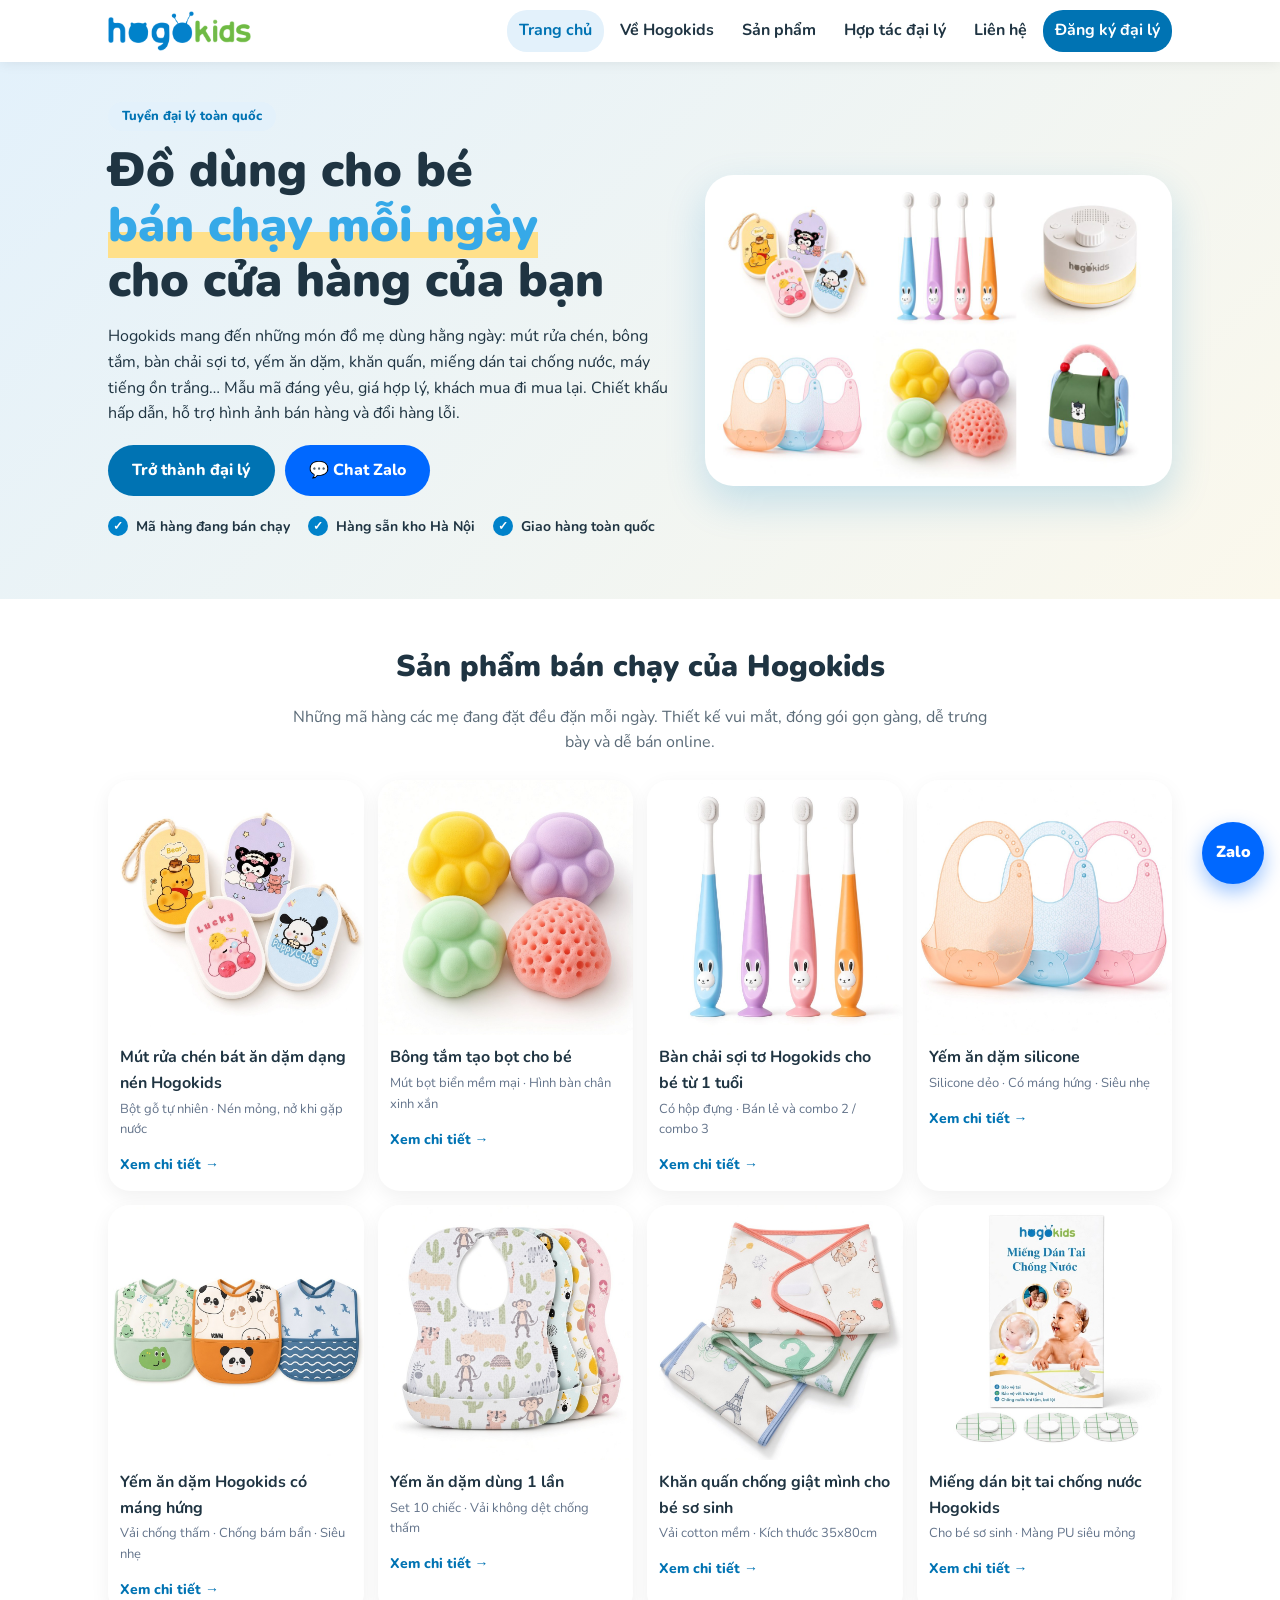
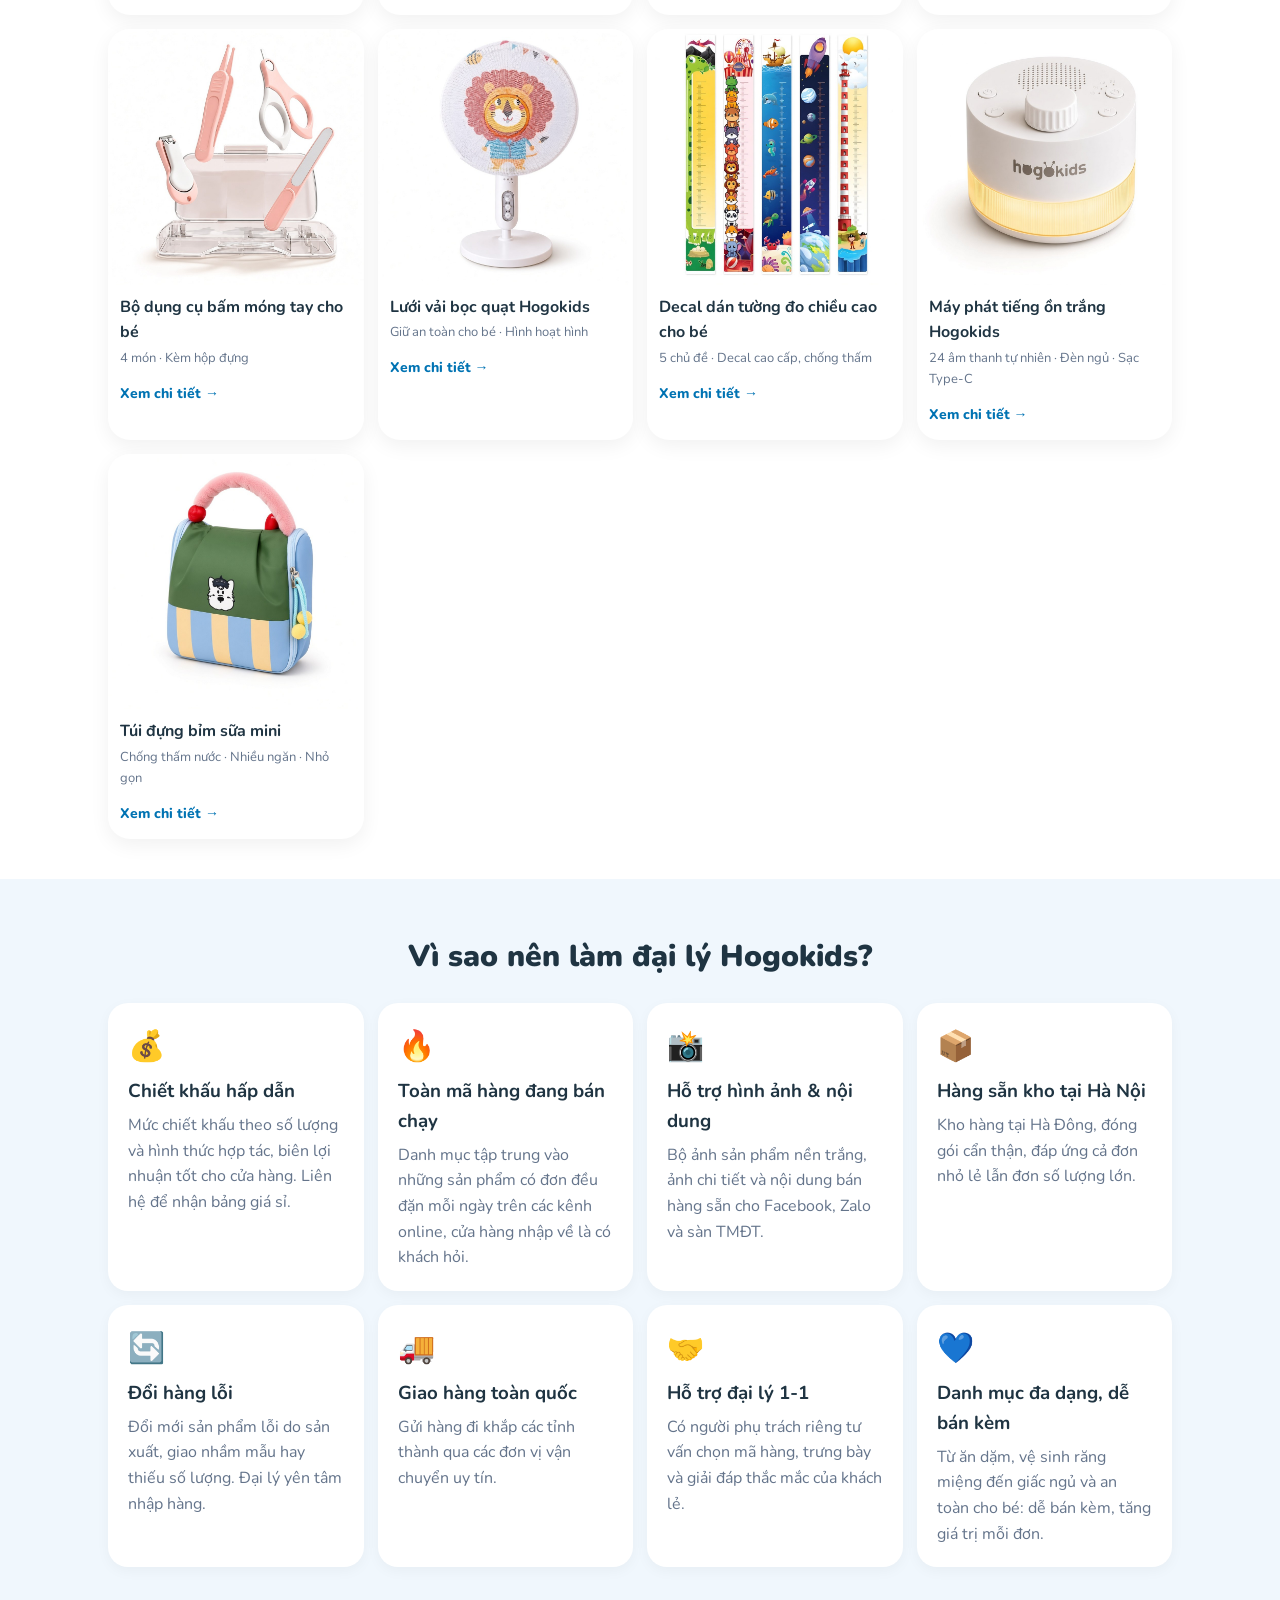
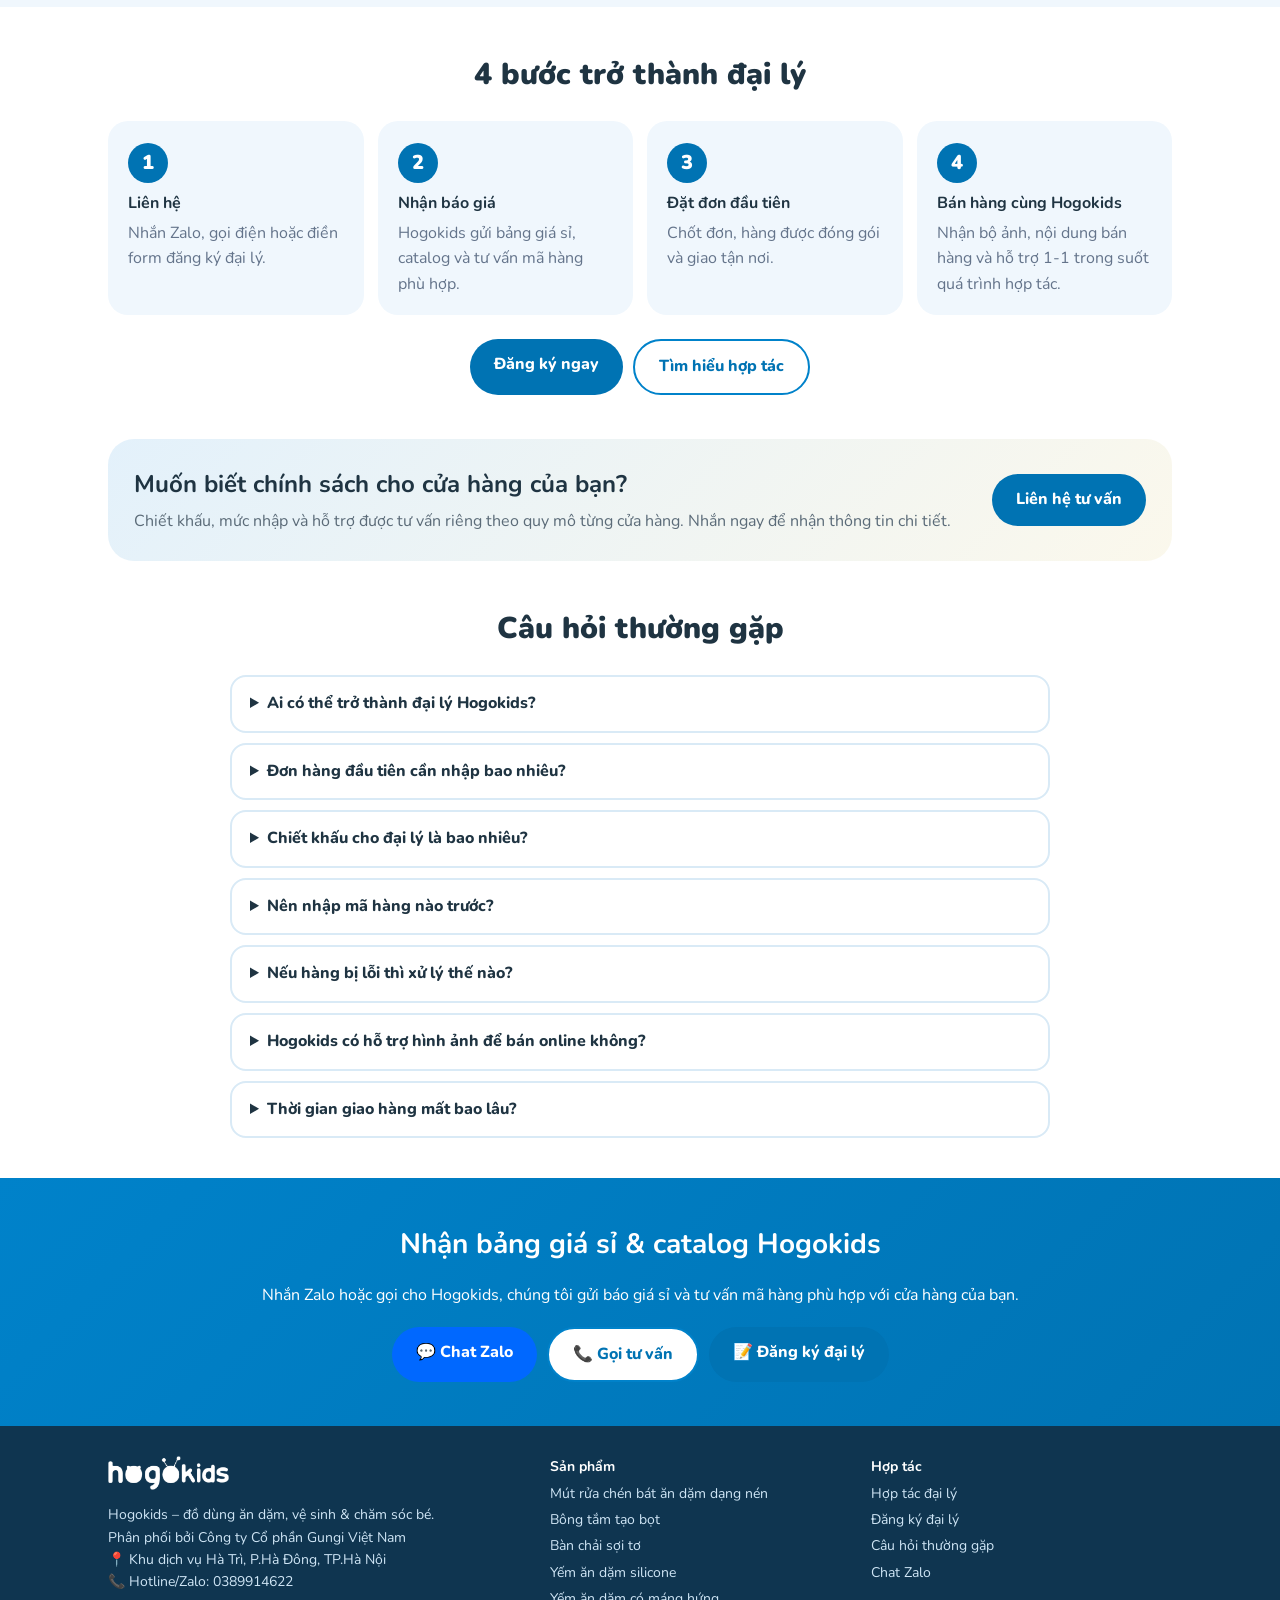
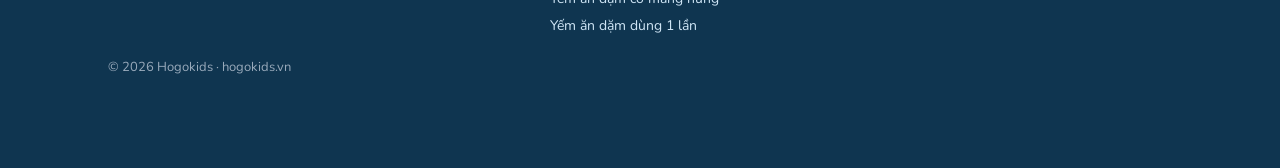
==== commit 1ea09300: "Address same as Wai; replace all green accents with brand blue" ====
--- a/index.html
+++ b/index.html
@@ -10,4 +10,4 @@
 <section class="wrap"><div class="band"><div><h2>Muốn biết chính sách cho cửa hàng của bạn?</h2><p>Chiết khấu, mức nhập và hỗ trợ được tư vấn riêng theo quy mô từng cửa hàng. Nhắn ngay để nhận thông tin chi tiết.</p></div><a class="btn y" href="https://zalo.me/0389914622">Liên hệ tư vấn</a></div></section>
 <section class="wrap"><h2 class="t">Câu hỏi thường gặp</h2><div class="faq" id="faq"><details><summary>Ai có thể trở thành đại lý Hogokids?</summary><p>Cửa hàng mẹ & bé, nhà thuốc, siêu thị mini, người bán online trên Facebook, Zalo, sàn TMĐT… đều có thể hợp tác cùng Hogokids.</p></details><details><summary>Đơn hàng đầu tiên cần nhập bao nhiêu?</summary><p>Hogokids có nhiều mức nhập linh hoạt cho cửa hàng mới bắt đầu và đại lý lớn. Liên hệ Zalo để được tư vấn mức nhập phù hợp.</p></details><details><summary>Chiết khấu cho đại lý là bao nhiêu?</summary><p>Mức chiết khấu phụ thuộc số lượng và hình thức hợp tác. Vui lòng nhắn Zalo hoặc gọi để nhận bảng giá sỉ mới nhất.</p></details><details><summary>Nên nhập mã hàng nào trước?</summary><p>Hogokids sẽ gợi ý các mã đang bán chạy nhất, phù hợp với tệp khách của cửa hàng, để bạn bắt đầu với số vốn hợp lý.</p></details><details><summary>Nếu hàng bị lỗi thì xử lý thế nào?</summary><p>Sản phẩm lỗi do sản xuất, giao nhầm mẫu hoặc thiếu số lượng sẽ được đổi mới. Đại lý chỉ cần chụp ảnh và báo qua Zalo.</p></details><details><summary>Hogokids có hỗ trợ hình ảnh để bán online không?</summary><p>Có. Đại lý được cung cấp bộ ảnh sản phẩm nền trắng, ảnh chi tiết và nội dung mô tả để đăng bán ngay.</p></details><details><summary>Thời gian giao hàng mất bao lâu?</summary><p>Hogokids giao hàng toàn quốc. Thời gian tùy khu vực và đơn vị vận chuyển, thường từ 1–5 ngày.</p></details></div></section></main>
 <section class="cta"><div class="wrap"><h2>Nhận bảng giá sỉ & catalog Hogokids</h2><p>Nhắn Zalo hoặc gọi cho Hogokids, chúng tôi gửi báo giá sỉ và tư vấn mã hàng phù hợp với cửa hàng của bạn.</p><div class="btns"><a class="btn z" href="https://zalo.me/0389914622">💬 Chat Zalo</a><a class="btn w" href="tel:0389914622">📞 Gọi tư vấn</a><a class="btn y" href="dang-ky.html">📝 Đăng ký đại lý</a></div></div></section>
-<footer><div class="wrap fg"><div><b class="logo"><img src="img/logo_white.png" alt="Hogokids" width="146" height="40"></b><p>Hogokids – đồ dùng ăn dặm, vệ sinh & chăm sóc bé.<br>📍 8A ngõ 11 Khu Hà Trì, Hà Cầu, Hà Đông, Hà Nội<br>📞 Hotline/Zalo: <a href="tel:0389914622" style="display:inline">0389914622</a></p></div><div><b>Sản phẩm</b><a href="san-pham.html#mut-rua">Mút rửa chén bát ăn dặm dạng nén</a><a href="san-pham.html#bong-tam">Bông tắm tạo bọt</a><a href="san-pham.html#ban-chai">Bàn chải sợi tơ</a><a href="san-pham.html#yem-silicone">Yếm ăn dặm silicone</a><a href="san-pham.html#yem-mang">Yếm ăn dặm có máng hứng</a><a href="san-pham.html#yem-1-lan">Yếm ăn dặm dùng 1 lần</a></div><div><b>Hợp tác</b><a href="chinh-sach-dai-ly.html">Hợp tác đại lý</a><a href="dang-ky.html">Đăng ký đại lý</a><a href="index.html#faq">Câu hỏi thường gặp</a><a href="https://zalo.me/0389914622">Chat Zalo</a></div></div><p class="wrap s">© 2026 Hogokids · hogokids.vn</p></footer><a class="fz" href="https://zalo.me/0389914622" aria-label="Chat Zalo">Zalo</a></body></html>+<footer><div class="wrap fg"><div><b class="logo"><img src="img/logo_white.png" alt="Hogokids" width="146" height="40"></b><p>Hogokids – đồ dùng ăn dặm, vệ sinh & chăm sóc bé.<br>Phân phối bởi Công ty Cổ phần Gungi Việt Nam<br>📍 Khu dịch vụ Hà Trì, P.Hà Đông, TP.Hà Nội<br>📞 Hotline/Zalo: <a href="tel:0389914622" style="display:inline">0389914622</a></p></div><div><b>Sản phẩm</b><a href="san-pham.html#mut-rua">Mút rửa chén bát ăn dặm dạng nén</a><a href="san-pham.html#bong-tam">Bông tắm tạo bọt</a><a href="san-pham.html#ban-chai">Bàn chải sợi tơ</a><a href="san-pham.html#yem-silicone">Yếm ăn dặm silicone</a><a href="san-pham.html#yem-mang">Yếm ăn dặm có máng hứng</a><a href="san-pham.html#yem-1-lan">Yếm ăn dặm dùng 1 lần</a></div><div><b>Hợp tác</b><a href="chinh-sach-dai-ly.html">Hợp tác đại lý</a><a href="dang-ky.html">Đăng ký đại lý</a><a href="index.html#faq">Câu hỏi thường gặp</a><a href="https://zalo.me/0389914622">Chat Zalo</a></div></div><p class="wrap s">© 2026 Hogokids · hogokids.vn</p></footer><a class="fz" href="https://zalo.me/0389914622" aria-label="Chat Zalo">Zalo</a></body></html>
--- a/style.css
+++ b/style.css
@@ -1,5 +1,5 @@
-/* Màu thương hiệu: xanh dương #0082CA + xanh lá #6cb944 lấy từ logo Hogokids. Đổi 1 dòng này để đổi màu toàn site. */
-:root{--brand:#0082ca;--m:var(--brand);--md:#0073b3;--y:#ffe08a;--bg:#f0f7fd;--g:#6cb944;--ink:#2d3b36}
+/* Màu thương hiệu: xanh dương #0082CA + nhấn #36a9e8 (xanh dương sáng) lấy từ logo Hogokids. Đổi 1 dòng này để đổi màu toàn site. */
+:root{--brand:#0082ca;--m:var(--brand);--md:#0073b3;--y:#ffe08a;--bg:#f0f7fd;--g:#36a9e8;--ink:#1f3442}
 *{box-sizing:border-box}body{margin:0;font-family:Nunito,sans-serif;color:var(--ink);background:#fff;line-height:1.6}
 img{max-width:100%;height:auto;display:block}a{color:var(--md)}.wrap{max-width:1100px;margin:auto;padding:0 18px}
 header{position:sticky;top:0;background:#fffe;backdrop-filter:blur(8px);z-index:9;box-shadow:0 2px 12px #0001}
@@ -12,32 +12,32 @@
 .hi{border-radius:28px;box-shadow:0 16px 40px #0082ca33}.tag{display:inline-block;background:var(--y);padding:4px 14px;border-radius:20px;font-weight:800;font-size:13px}
 .btns{display:flex;gap:10px;flex-wrap:wrap;margin-top:18px}.btn{display:inline-block;background:var(--md);color:#fff;text-decoration:none;font-weight:800;padding:13px 24px;border-radius:30px;border:0;font-size:16px;cursor:pointer;font-family:inherit}.btn.w{background:#fff;color:var(--md);border:2px solid var(--m)}.btn.z{background:#0068ff}
 .t{text-align:center;font-size:30px;font-weight:900;margin:44px 0 22px}.grid{display:grid;grid-template-columns:repeat(2,1fr);gap:14px}@media(min-width:800px){.grid{grid-template-columns:repeat(4,1fr)}}
-.card{background:#fff;border-radius:22px;overflow:hidden;box-shadow:0 6px 20px #0000000f;text-decoration:none;color:var(--ink);transition:.2s}.card:hover{transform:translateY(-4px)}.card h3{margin:10px 12px 0;font-size:16px}.card p{margin:2px 12px 14px;font-size:13px;color:#6a7a74}
-.soft{background:var(--bg);padding:10px 0 40px;margin-top:40px}.feat{display:grid;grid-template-columns:1fr;gap:14px}@media(min-width:560px){.feat{grid-template-columns:repeat(2,1fr)}}@media(min-width:900px){.feat{grid-template-columns:repeat(4,1fr)}}.feat div{background:#fff;border-radius:20px;padding:20px;box-shadow:0 4px 14px #0000000a}.feat i{font-style:normal;font-size:30px}.feat h3{margin:6px 0}.feat p{margin:0;color:#6a7a74}
+.card{background:#fff;border-radius:22px;overflow:hidden;box-shadow:0 6px 20px #0000000f;text-decoration:none;color:var(--ink);transition:.2s}.card:hover{transform:translateY(-4px)}.card h3{margin:10px 12px 0;font-size:16px}.card p{margin:2px 12px 14px;font-size:13px;color:#64748b}
+.soft{background:var(--bg);padding:10px 0 40px;margin-top:40px}.feat{display:grid;grid-template-columns:1fr;gap:14px}@media(min-width:560px){.feat{grid-template-columns:repeat(2,1fr)}}@media(min-width:900px){.feat{grid-template-columns:repeat(4,1fr)}}.feat div{background:#fff;border-radius:20px;padding:20px;box-shadow:0 4px 14px #0000000a}.feat i{font-style:normal;font-size:30px}.feat h3{margin:6px 0}.feat p{margin:0;color:#64748b}
 .pg{padding:36px 18px 50px}.narrow{max-width:640px}.note{background:#fbf8ec;padding:12px 16px;border-radius:14px}
 .pd{display:grid;gap:20px;margin:34px 0;padding:20px;border-radius:26px;background:var(--bg);scroll-margin-top:80px}@media(min-width:800px){.pd{grid-template-columns:1fr 1fr}}
 .gal{display:grid;grid-template-columns:1fr 1fr;gap:8px}.gal img{border-radius:14px}.gal img:first-child{grid-column:span 2}.pd h2{margin:0;font-size:26px}.sub{color:var(--md);font-weight:800;margin:4px 0}.pd li{margin:4px 0}
-.fm{display:grid;gap:12px;background:var(--bg);padding:22px;border-radius:24px}.fm label{font-weight:700;display:grid;gap:4px}.fm input,.fm select,.fm textarea{font:inherit;padding:12px 14px;border:2px solid #cfe5f5;border-radius:14px;background:#fff}.fm input:focus{outline:0;border-color:var(--m)}.s{font-size:13px;color:#7a8a84}
-.cl{display:grid;gap:12px}.cl a{display:grid;grid-template-columns:44px 1fr;align-items:center;background:var(--bg);padding:16px;border-radius:18px;text-decoration:none;color:var(--ink);font-size:24px}.cl b{font-size:16px}.cl span{grid-column:2;font-size:15px;color:#6a7a74}
+.fm{display:grid;gap:12px;background:var(--bg);padding:22px;border-radius:24px}.fm label{font-weight:700;display:grid;gap:4px}.fm input,.fm select,.fm textarea{font:inherit;padding:12px 14px;border:2px solid #cfe5f5;border-radius:14px;background:#fff}.fm input:focus{outline:0;border-color:var(--m)}.s{font-size:13px;color:#7a8796}
+.cl{display:grid;gap:12px}.cl a{display:grid;grid-template-columns:44px 1fr;align-items:center;background:var(--bg);padding:16px;border-radius:18px;text-decoration:none;color:var(--ink);font-size:24px}.cl b{font-size:16px}.cl span{grid-column:2;font-size:15px;color:#64748b}
 .cta{background:linear-gradient(135deg,var(--m),var(--md));color:#fff;text-align:center;padding:44px 0}.cta h2{font-size:28px;margin:0}.cta .btns{justify-content:center}
-footer{background:#0f3550;color:#cfe;padding:30px 0 90px;font-size:14px}
+footer{background:#0f3550;color:#cfe5f5;padding:30px 0 90px;font-size:14px}
 .fz{position:fixed;right:16px;bottom:16px;width:62px;height:62px;border-radius:50%;background:#0068ff;color:#fff;font-weight:900;display:grid;place-items:center;text-decoration:none;box-shadow:0 8px 20px #0068ff66;z-index:10;animation:p 2s infinite}@keyframes p{50%{box-shadow:0 0 0 12px #0068ff22}}
 
 .logo img{display:block;height:40px;width:auto}footer .logo img{height:34px;margin-bottom:8px}
 
-.lead{text-align:center;max-width:720px;margin:-8px auto 24px;color:#5d6d67}.lead.l{text-align:left;margin:0 0 20px;max-width:none;font-size:18px}
+.lead{text-align:center;max-width:720px;margin:-8px auto 24px;color:#5b6b78}.lead.l{text-align:left;margin:0 0 20px;max-width:none;font-size:18px}
 .card img{aspect-ratio:1;object-fit:contain;background:#fff}.card span{display:block;margin:0 12px 14px;font-weight:800;color:var(--md);font-size:14px}
 .hi{background:#fff}.chk{list-style:none;padding:0;margin:14px 0}.chk li{padding-left:28px;position:relative;margin:6px 0}.chk li:before{content:"✓";position:absolute;left:0;top:0;width:20px;height:20px;border-radius:50%;background:var(--m);color:#fff;font-size:12px;display:grid;place-items:center;font-weight:900}
 .hero .chk{display:flex;flex-wrap:wrap;gap:4px 18px;font-weight:700;font-size:14px}
-.steps{list-style:none;padding:0;display:grid;grid-template-columns:repeat(auto-fit,minmax(220px,1fr));gap:14px;counter-reset:s}.steps li{counter-increment:s;background:var(--bg);border-radius:20px;padding:22px 20px 18px}.steps li:before{content:counter(s);display:grid;place-items:center;width:40px;height:40px;border-radius:50%;background:var(--md);color:#fff;font-weight:900;font-size:20px;margin-bottom:8px}.steps p{margin:4px 0 0;color:#6a7a74}
+.steps{list-style:none;padding:0;display:grid;grid-template-columns:repeat(auto-fit,minmax(220px,1fr));gap:14px;counter-reset:s}.steps li{counter-increment:s;background:var(--bg);border-radius:20px;padding:22px 20px 18px}.steps li:before{content:counter(s);display:grid;place-items:center;width:40px;height:40px;border-radius:50%;background:var(--md);color:#fff;font-weight:900;font-size:20px;margin-bottom:8px}.steps p{margin:4px 0 0;color:#64748b}
 .btns.c{justify-content:center;margin:24px 0}.btn.y{background:var(--y);color:var(--ink)}
-.band{margin:44px 0 0;background:linear-gradient(135deg,#e3f1fb,#fbf8ec);border-radius:26px;padding:26px;display:flex;gap:18px;align-items:center;justify-content:space-between;flex-wrap:wrap}.band h2{margin:0 0 6px}.band p{margin:0;color:#5d6d67}
-.faq{max-width:820px;margin:0 auto 40px}.faq details{background:#fff;border:2px solid #d9eaf6;border-radius:16px;margin:10px 0;padding:14px 18px}.faq summary{font-weight:800;cursor:pointer}.faq p{margin:8px 0 0;color:#5d6d67}
+.band{margin:44px 0 0;background:linear-gradient(135deg,#e3f1fb,#fbf8ec);border-radius:26px;padding:26px;display:flex;gap:18px;align-items:center;justify-content:space-between;flex-wrap:wrap}.band h2{margin:0 0 6px}.band p{margin:0;color:#5b6b78}
+.faq{max-width:820px;margin:0 auto 40px}.faq details{background:#fff;border:2px solid #d9eaf6;border-radius:16px;margin:10px 0;padding:14px 18px}.faq summary{font-weight:800;cursor:pointer}.faq p{margin:8px 0 0;color:#5b6b78}
 .pd{background:#fff;border:2px solid #d9eaf6}.gal{grid-template-columns:1fr 1fr;align-content:start}.gal img{border-radius:16px;border:1px solid #eee;aspect-ratio:1;object-fit:contain;background:#fff}.gal img:first-child{grid-column:span 2}.pd h3{margin:16px 0 4px}
 .spec{width:100%;border-collapse:collapse;margin:12px 0}.spec th,.spec td{text-align:left;padding:8px 10px;border-bottom:1px solid #d9eaf6;vertical-align:top}.spec th{width:110px;color:var(--md)}
 .pnav{display:flex;flex-wrap:wrap;gap:8px}.pnav a{background:#e3f1fb;padding:8px 14px;border-radius:20px;text-decoration:none;font-weight:700}
 .two{display:grid;gap:24px;align-items:center}@media(min-width:800px){.two{grid-template-columns:1.2fr 1fr}}.rimg{border-radius:24px;box-shadow:0 12px 30px #0001}
 nav a.nb{background:var(--md);color:#fff}nav a.nb:hover{background:var(--m);color:#fff}
-.fg{display:grid;gap:20px}@media(min-width:760px){.fg{grid-template-columns:1.4fr 1fr 1fr}}.fg a{display:block;color:#cfe;text-decoration:none;margin:4px 0}.fg b{color:#fff}footer .s{color:#9ab;padding-top:16px}
+.fg{display:grid;gap:20px}@media(min-width:760px){.fg{grid-template-columns:1.4fr 1fr 1fr}}.fg a{display:block;color:#cfe5f5;text-decoration:none;margin:4px 0}.fg b{color:#fff}footer .s{color:#9ab;padding-top:16px}
 
-h1 em{color:var(--g)}.tag{background:#e6f4da;color:#3f7d1f}.btn.y{background:var(--g);color:#fff}
+h1 em{color:var(--g)}.tag{background:#e3f1fb;color:#0073b3}.btn.y{background:var(--md);color:#fff}
